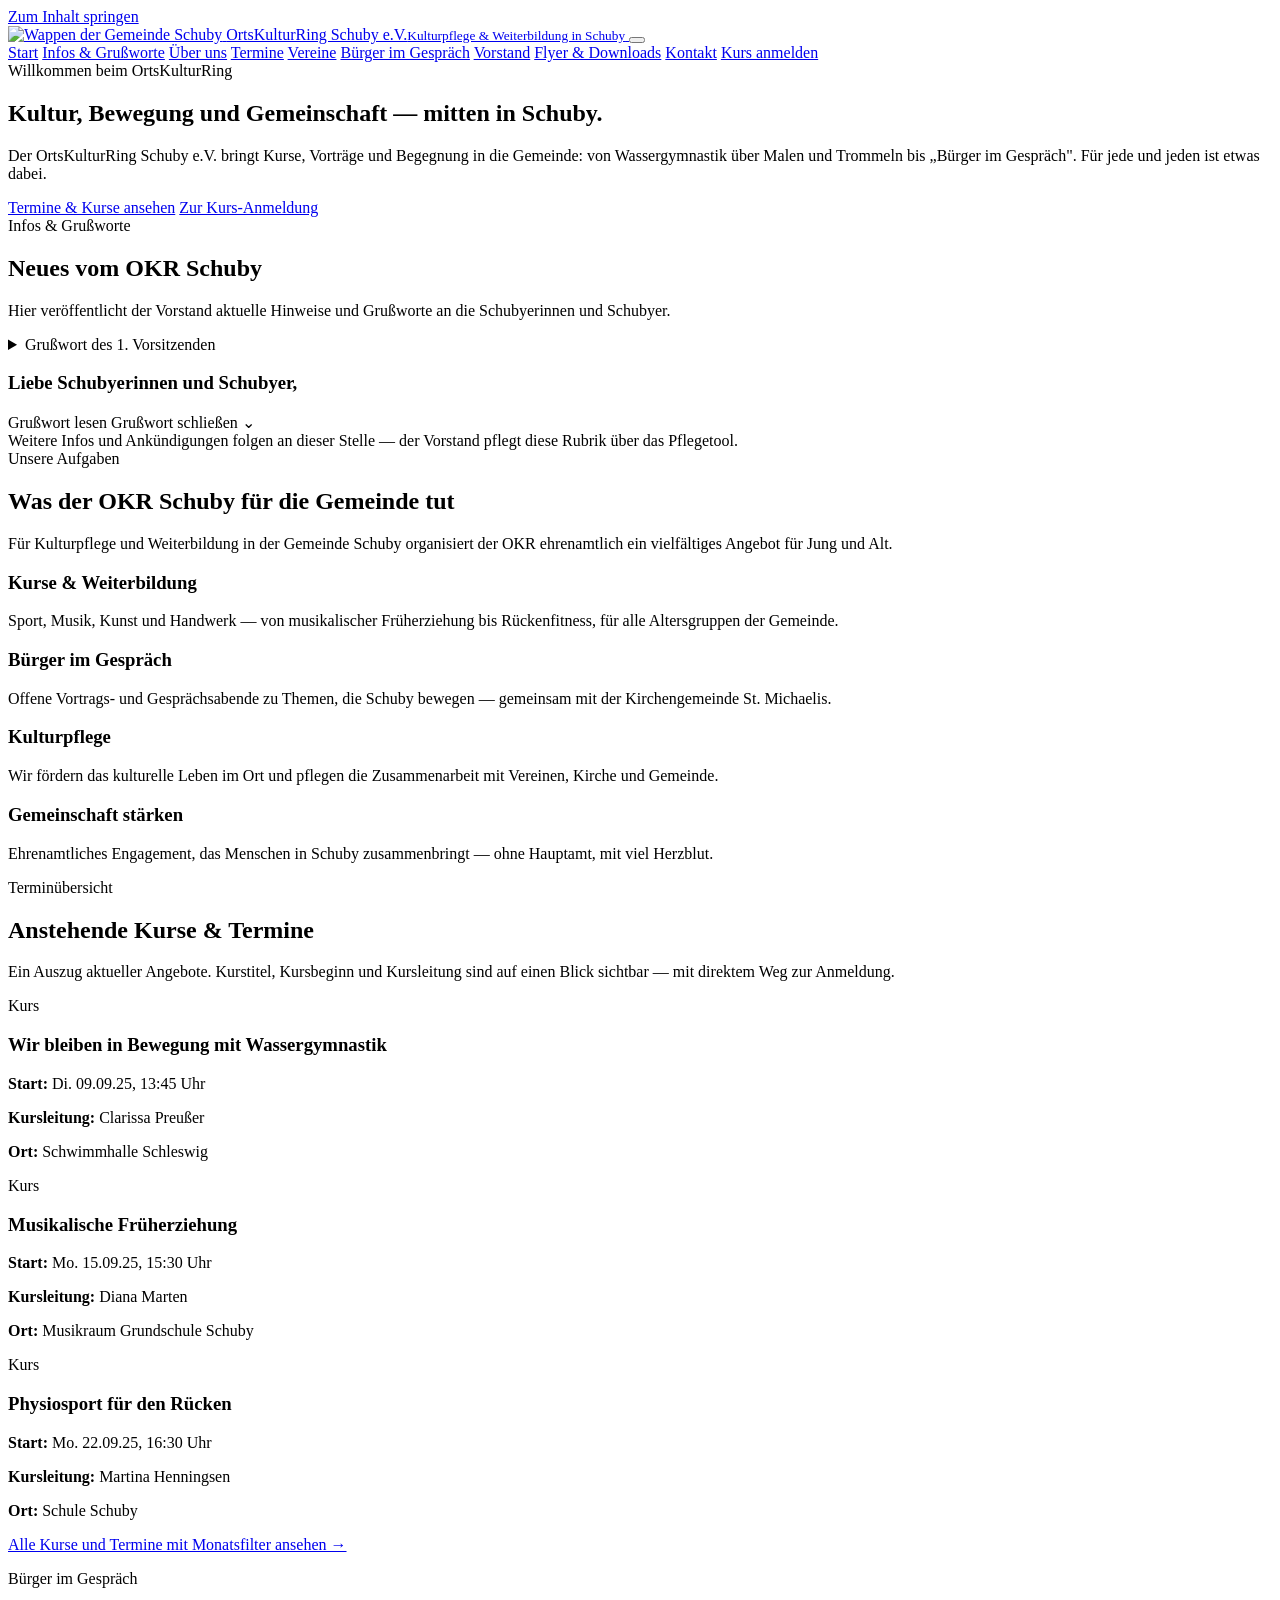
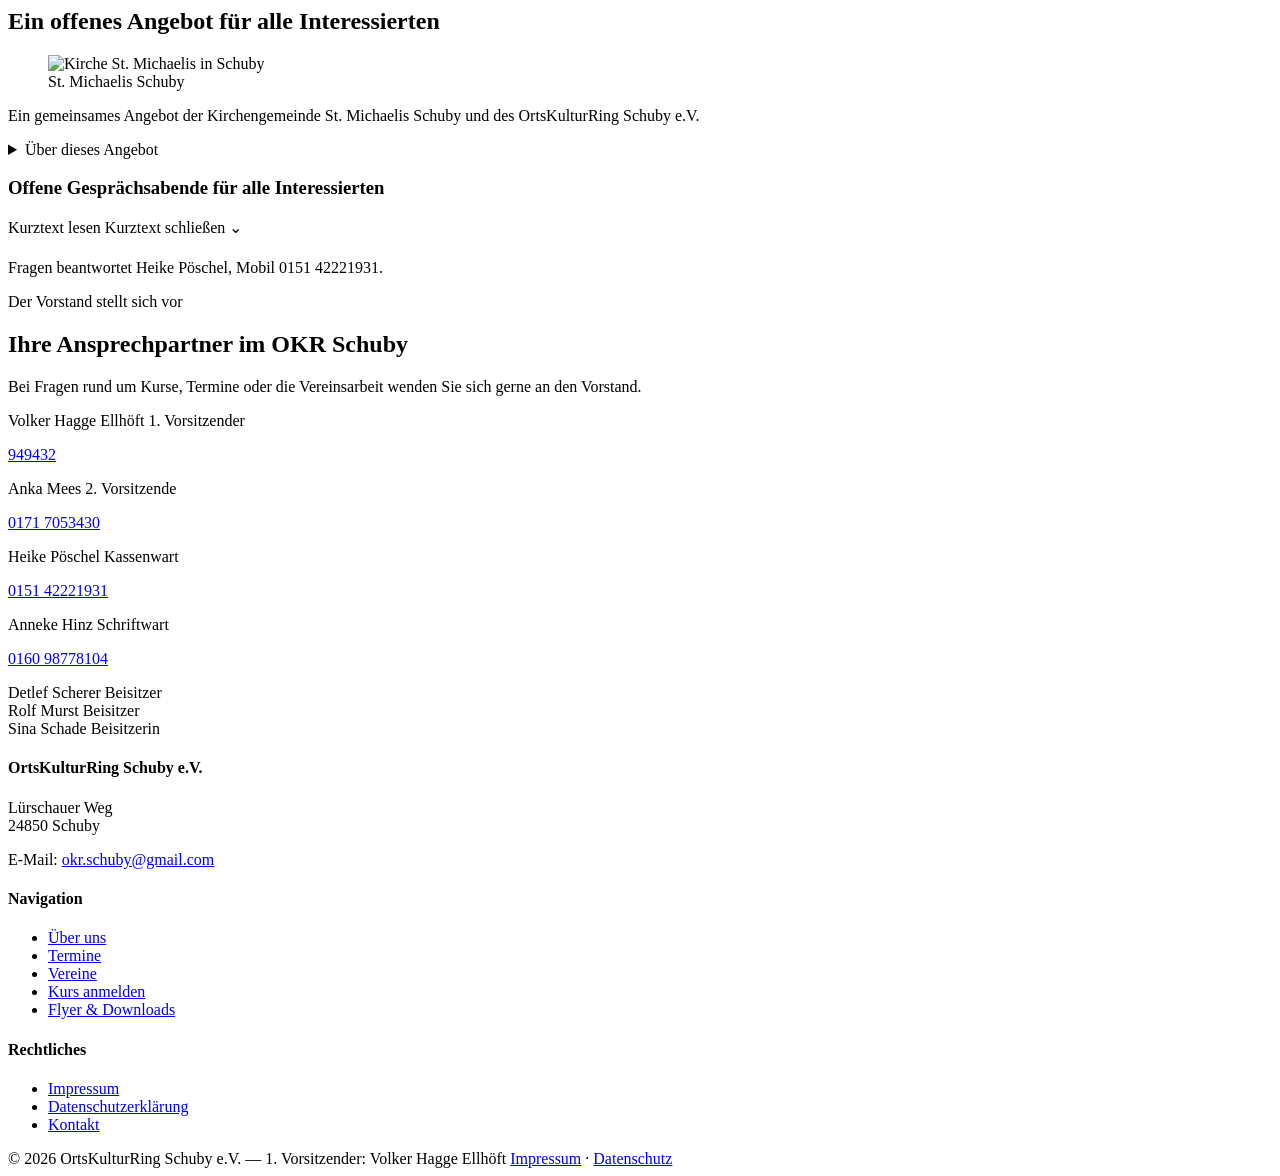
==== index.html @ 6e5e4240 "Add files via upload" ====
<!DOCTYPE html>
<html lang="de">
<head>
<meta charset="UTF-8">
<title>OrtsKulturRing Schuby e.V.</title>
<meta name="viewport" content="width=device-width, initial-scale=1.0">
<meta name="description" content="OrtsKulturRing Schuby e.V. – Kurse, Termine und Bürger im Gespräch in der Gemeinde Schuby.">
<link rel="preconnect" href="https://fonts.googleapis.com">
<link rel="preconnect" href="https://fonts.gstatic.com" crossorigin>
<link href="https://fonts.googleapis.com/css2?family=Fredoka:wght@500;600;700&family=Work+Sans:wght@400;500;600;700&display=swap" rel="stylesheet">
<link rel="stylesheet" href="assets/styles.css">
</head>
<body>

<a class="skip-link" href="#main">Zum Inhalt springen</a>

<header>
  <div class="nav-row">
    <a class="brand" href="#start">
      <img src="assets/wappen-schuby.png" alt="Wappen der Gemeinde Schuby">
      <span class="brand-text">OrtsKulturRing Schuby e.V.<small>Kulturpflege &amp; Weiterbildung in Schuby</small></span>
    </a>

    <button class="hamburger" id="navToggle" aria-label="Menü öffnen" aria-expanded="false" aria-controls="mainNav">
      <span></span><span></span><span></span>
    </button>

    <nav class="main-nav" id="mainNav">
      <a href="#start">Start</a>
      <a href="#infos">Infos &amp; Grußworte</a>
      <a href="#aufgaben">Über uns</a>
      <a href="termine.html">Termine</a>
      <a href="vereine.html">Vereine</a>
      <a href="#buerger-im-gespraech">Bürger im Gespräch</a>
      <a href="#vorstand">Vorstand</a>
      <a href="downloads.html">Flyer &amp; Downloads</a>
      <a href="kontakt.html">Kontakt</a>
      <a href="anmeldung.html" class="cta">Kurs anmelden</a>
    </nav>
  </div>
</header>

<main id="main">

  <!-- ============ HERO ============ -->
  <section class="hero" id="start">
    <div class="container hero-inner">
      <div class="section-eyebrow"><span class="ring-bullet"></span>Willkommen beim OrtsKulturRing</div>
      <h1>Kultur, Bewegung und Gemeinschaft&nbsp;— mitten in Schuby.</h1>
      <p class="lead">Der OrtsKulturRing Schuby e.V. bringt Kurse, Vorträge und Begegnung in die Gemeinde: von Wassergymnastik über Malen und Trommeln bis „Bürger im Gespräch". Für jede und jeden ist etwas dabei.</p>
      <div class="hero-actions">
        <a class="btn btn-primary" href="termine.html">Termine &amp; Kurse ansehen</a>
        <a class="btn btn-outline" href="anmeldung.html">Zur Kurs-Anmeldung</a>
      </div>
    </div>
  </section>

  <!-- ============ INFOS & GRUSSWORTE ============ -->
  <section id="infos">
    <div class="container">
      <div class="section-head">
        <div class="section-eyebrow"><span class="ring-bullet"></span>Infos &amp; Grußworte</div>
        <h2>Neues vom OKR Schuby</h2>
        <p>Hier veröffentlicht der Vorstand aktuelle Hinweise und Grußworte an die Schubyerinnen und Schubyer.</p>
      </div>

      <div class="info-feed">
        <details class="info-card">
          <summary>
            <span class="info-date">Grußwort des 1. Vorsitzenden</span>
            <h3>Liebe Schubyerinnen und Schubyer,</h3>
            <span class="read-more">
              <span class="label-closed">Grußwort lesen</span>
              <span class="label-open">Grußwort schließen</span>
              <span class="chevron">⌄</span>
            </span>
          </summary>
          <div class="gruss-body">
            <p>wir danken Ihnen für die zahlreichen Besuche unserer Veranstaltungen und unserer Weiterbildungsangebote. Nehmen Sie sich auch ein wenig Zeit, um sich unser aktuelles, abwechslungsreiches Programm anzuschauen — wir freuen uns auf Ihre Teilnahme!</p>
            <p>Ich möchte mich außerdem bei den Organisatorinnen und Organisatoren von „Bürger im Gespräch" bedanken. Ich freue mich, dass es gelungen ist, diese Veranstaltungsreihe wieder zu beleben.</p>
            <p class="signature">Volker Hagge Ellhöft, 1. Vorsitzender</p>
          </div>
        </details>

        <div class="info-card info-empty">
          Weitere Infos und Ankündigungen folgen an dieser Stelle — der Vorstand pflegt diese Rubrik über das Pflegetool.
        </div>
      </div>
    </div>
  </section>

  <!-- ============ AUFGABEN ============ -->
  <section id="aufgaben">
    <div class="container">
      <div class="section-head">
        <div class="section-eyebrow"><span class="ring-bullet"></span>Unsere Aufgaben</div>
        <h2>Was der OKR Schuby für die Gemeinde tut</h2>
        <p>Für Kulturpflege und Weiterbildung in der Gemeinde Schuby organisiert der OKR ehrenamtlich ein vielfältiges Angebot für Jung und Alt.</p>
      </div>

      <div class="grid-cards">
        <div class="task-card">
          <div class="ring-bullet"></div>
          <h3>Kurse &amp; Weiterbildung</h3>
          <p>Sport, Musik, Kunst und Handwerk — von musikalischer Früherziehung bis Rückenfitness, für alle Altersgruppen der Gemeinde.</p>
        </div>
        <div class="task-card">
          <div class="ring-bullet"></div>
          <h3>Bürger im Gespräch</h3>
          <p>Offene Vortrags- und Gesprächsabende zu Themen, die Schuby bewegen — gemeinsam mit der Kirchengemeinde St. Michaelis.</p>
        </div>
        <div class="task-card">
          <div class="ring-bullet"></div>
          <h3>Kulturpflege</h3>
          <p>Wir fördern das kulturelle Leben im Ort und pflegen die Zusammenarbeit mit Vereinen, Kirche und Gemeinde.</p>
        </div>
        <div class="task-card">
          <div class="ring-bullet"></div>
          <h3>Gemeinschaft stärken</h3>
          <p>Ehrenamtliches Engagement, das Menschen in Schuby zusammenbringt — ohne Hauptamt, mit viel Herzblut.</p>
        </div>
      </div>
    </div>
  </section>

  <!-- ============ TERMINÜBERSICHT (Platzhalter, Phase 2) ============ -->
  <section class="alt" id="termine">
    <div class="container">
      <div class="section-head">
        <div class="section-eyebrow"><span class="ring-bullet"></span>Terminübersicht</div>
        <h2>Anstehende Kurse &amp; Termine</h2>
        <p>Ein Auszug aktueller Angebote. Kurstitel, Kursbeginn und Kursleitung sind auf einen Blick sichtbar — mit direktem Weg zur Anmeldung.</p>
      </div>

      <div class="grid-termine">
        <div class="termin-card">
          <span class="termin-badge kurs">Kurs</span>
          <h3>Wir bleiben in Bewegung mit Wassergymnastik</h3>
          <p class="termin-meta"><strong>Start:</strong> Di. 09.09.25, 13:45 Uhr</p>
          <p class="termin-meta"><strong>Kursleitung:</strong> Clarissa Preußer</p>
          <p class="termin-meta"><strong>Ort:</strong> Schwimmhalle Schleswig</p>
        </div>
        <div class="termin-card">
          <span class="termin-badge kurs">Kurs</span>
          <h3>Musikalische Früherziehung</h3>
          <p class="termin-meta"><strong>Start:</strong> Mo. 15.09.25, 15:30 Uhr</p>
          <p class="termin-meta"><strong>Kursleitung:</strong> Diana Marten</p>
          <p class="termin-meta"><strong>Ort:</strong> Musikraum Grundschule Schuby</p>
        </div>
        <div class="termin-card">
          <span class="termin-badge kurs">Kurs</span>
          <h3>Physiosport für den Rücken</h3>
          <p class="termin-meta"><strong>Start:</strong> Mo. 22.09.25, 16:30 Uhr</p>
          <p class="termin-meta"><strong>Kursleitung:</strong> Martina Henningsen</p>
          <p class="termin-meta"><strong>Ort:</strong> Schule Schuby</p>
        </div>
      </div>

      <p class="platzhalter-hinweis"><a href="termine.html">Alle Kurse und Termine mit Monatsfilter ansehen →</a></p>
    </div>
  </section>

  <!-- ============ BÜRGER IM GESPRÄCH (eigene Rubrik) ============ -->
  <section class="buerger-section" id="buerger-im-gespraech">
    <div class="container">
      <div class="section-head">
        <div class="section-eyebrow"><span class="ring-bullet"></span>Bürger im Gespräch</div>
        <h2>Ein offenes Angebot für alle Interessierten</h2>
      </div>

      <div class="buerger-grid">
        <figure class="buerger-photo">
          <img src="assets/kirche-schuby.png" alt="Kirche St. Michaelis in Schuby">
          <figcaption>St. Michaelis Schuby</figcaption>
        </figure>

        <div>
          <p class="buerger-organisers">Ein gemeinsames Angebot der Kirchengemeinde St. Michaelis Schuby und des OrtsKulturRing Schuby e.V.</p>

          <details class="info-card">
            <summary>
              <span class="info-date">Über dieses Angebot</span>
              <h3>Offene Gesprächsabende für alle Interessierten</h3>
              <span class="read-more">
                <span class="label-closed">Kurztext lesen</span>
                <span class="label-open">Kurztext schließen</span>
                <span class="chevron">⌄</span>
              </span>
            </summary>
            <div class="gruss-body">
              <p>Wir freuen uns sehr, dass sich immer wieder Bürgerinnen und Bürger unserer Gemeinde finden, die bereit sind, ein offenes Gesprächsangebot zu organisieren — ein herzliches Dankeschön für dieses ehrenamtliche Engagement! Die Abende finden im Dag-Hammarskjöld-Haus, Bahnhofstr. 3, statt und richten sich an alle Interessierten.</p>
            </div>
          </details>

          <div class="termine-liste" id="buergerTermineListe" style="margin-top:1.4rem;">
            <!-- wird per JavaScript aus assets/daten.js befüllt, gleiche Kachel wie in der Terminübersicht -->
          </div>

          <p class="buerger-note">Fragen beantwortet Heike Pöschel, Mobil 0151 42221931.</p>
        </div>
      </div>
    </div>
  </section>

  <!-- ============ VORSTAND ============ -->
  <section id="vorstand">
    <div class="container">
      <div class="section-head">
        <div class="section-eyebrow"><span class="ring-bullet"></span>Der Vorstand stellt sich vor</div>
        <h2>Ihre Ansprechpartner im OKR Schuby</h2>
        <p>Bei Fragen rund um Kurse, Termine oder die Vereinsarbeit wenden Sie sich gerne an den Vorstand.</p>
      </div>

      <div class="personen-grid">
        <div class="person-card">
          <span class="person-name">Volker Hagge Ellhöft</span>
          <span class="person-funktion">1. Vorsitzender</span>
          <p class="person-kontakt"><a href="tel:949432">949432</a></p>
        </div>
        <div class="person-card">
          <span class="person-name">Anka Mees</span>
          <span class="person-funktion">2. Vorsitzende</span>
          <p class="person-kontakt"><a href="tel:01717053430">0171 7053430</a></p>
        </div>
        <div class="person-card">
          <span class="person-name">Heike Pöschel</span>
          <span class="person-funktion">Kassenwart</span>
          <p class="person-kontakt"><a href="tel:015142221931">0151 42221931</a></p>
        </div>
        <div class="person-card">
          <span class="person-name">Anneke Hinz</span>
          <span class="person-funktion">Schriftwart</span>
          <p class="person-kontakt"><a href="tel:016098778104">0160 98778104</a></p>
        </div>
        <div class="person-card">
          <span class="person-name">Detlef Scherer</span>
          <span class="person-funktion">Beisitzer</span>
        </div>
        <div class="person-card">
          <span class="person-name">Rolf Murst</span>
          <span class="person-funktion">Beisitzer</span>
        </div>
        <div class="person-card">
          <span class="person-name">Sina Schade</span>
          <span class="person-funktion">Beisitzerin</span>
        </div>
      </div>
    </div>
  </section>

</main>

<footer>
  <div class="container">
    <div class="footer-grid">
      <div>
        <h4>OrtsKulturRing Schuby e.V.</h4>
        <p>Lürschauer Weg<br>24850 Schuby</p>
        <p>E-Mail: <a href="mailto:okr.schuby@gmail.com">okr.schuby@gmail.com</a></p>
      </div>
      <div>
        <h4>Navigation</h4>
        <ul>
          <li><a href="#aufgaben">Über uns</a></li>
          <li><a href="termine.html">Termine</a></li>
          <li><a href="vereine.html">Vereine</a></li>
          <li><a href="anmeldung.html">Kurs anmelden</a></li>
          <li><a href="downloads.html">Flyer &amp; Downloads</a></li>
        </ul>
      </div>
      <div>
        <h4>Rechtliches</h4>
        <ul>
          <li><a href="impressum.html">Impressum</a></li>
          <li><a href="datenschutz.html">Datenschutzerklärung</a></li>
          <li><a href="kontakt.html">Kontakt</a></li>
        </ul>
      </div>
    </div>
    <div class="footer-bottom">
      <span>© 2026 OrtsKulturRing Schuby e.V. — 1. Vorsitzender: Volker Hagge Ellhöft</span>
      <span><a href="impressum.html">Impressum</a> · <a href="datenschutz.html">Datenschutz</a></span>
    </div>
  </div>
</footer>

<script src="assets/daten.js"></script>
<script src="assets/termin-karten.js"></script>
<script>
  const toggle = document.getElementById('navToggle');
  const nav = document.getElementById('mainNav');
  toggle.addEventListener('click', () => {
    const open = nav.classList.toggle('open');
    toggle.setAttribute('aria-expanded', open ? 'true' : 'false');
  });
  // Menü schließen, sobald ein Link angeklickt wird (mobil)
  nav.querySelectorAll('a').forEach(a => a.addEventListener('click', () => {
    nav.classList.remove('open');
    toggle.setAttribute('aria-expanded', 'false');
  }));

  // "Bürger im Gespräch"-Termine als dieselbe Kachel wie in der Terminübersicht anzeigen
  const buergerTermine = TERMINE.filter(t => t.typ === "veranstaltung" && t.veranstaltungsart === "buerger");
  document.getElementById('buergerTermineListe').innerHTML = buergerTermine.map(kartenHtml).join("");
</script>

</body>
</html>
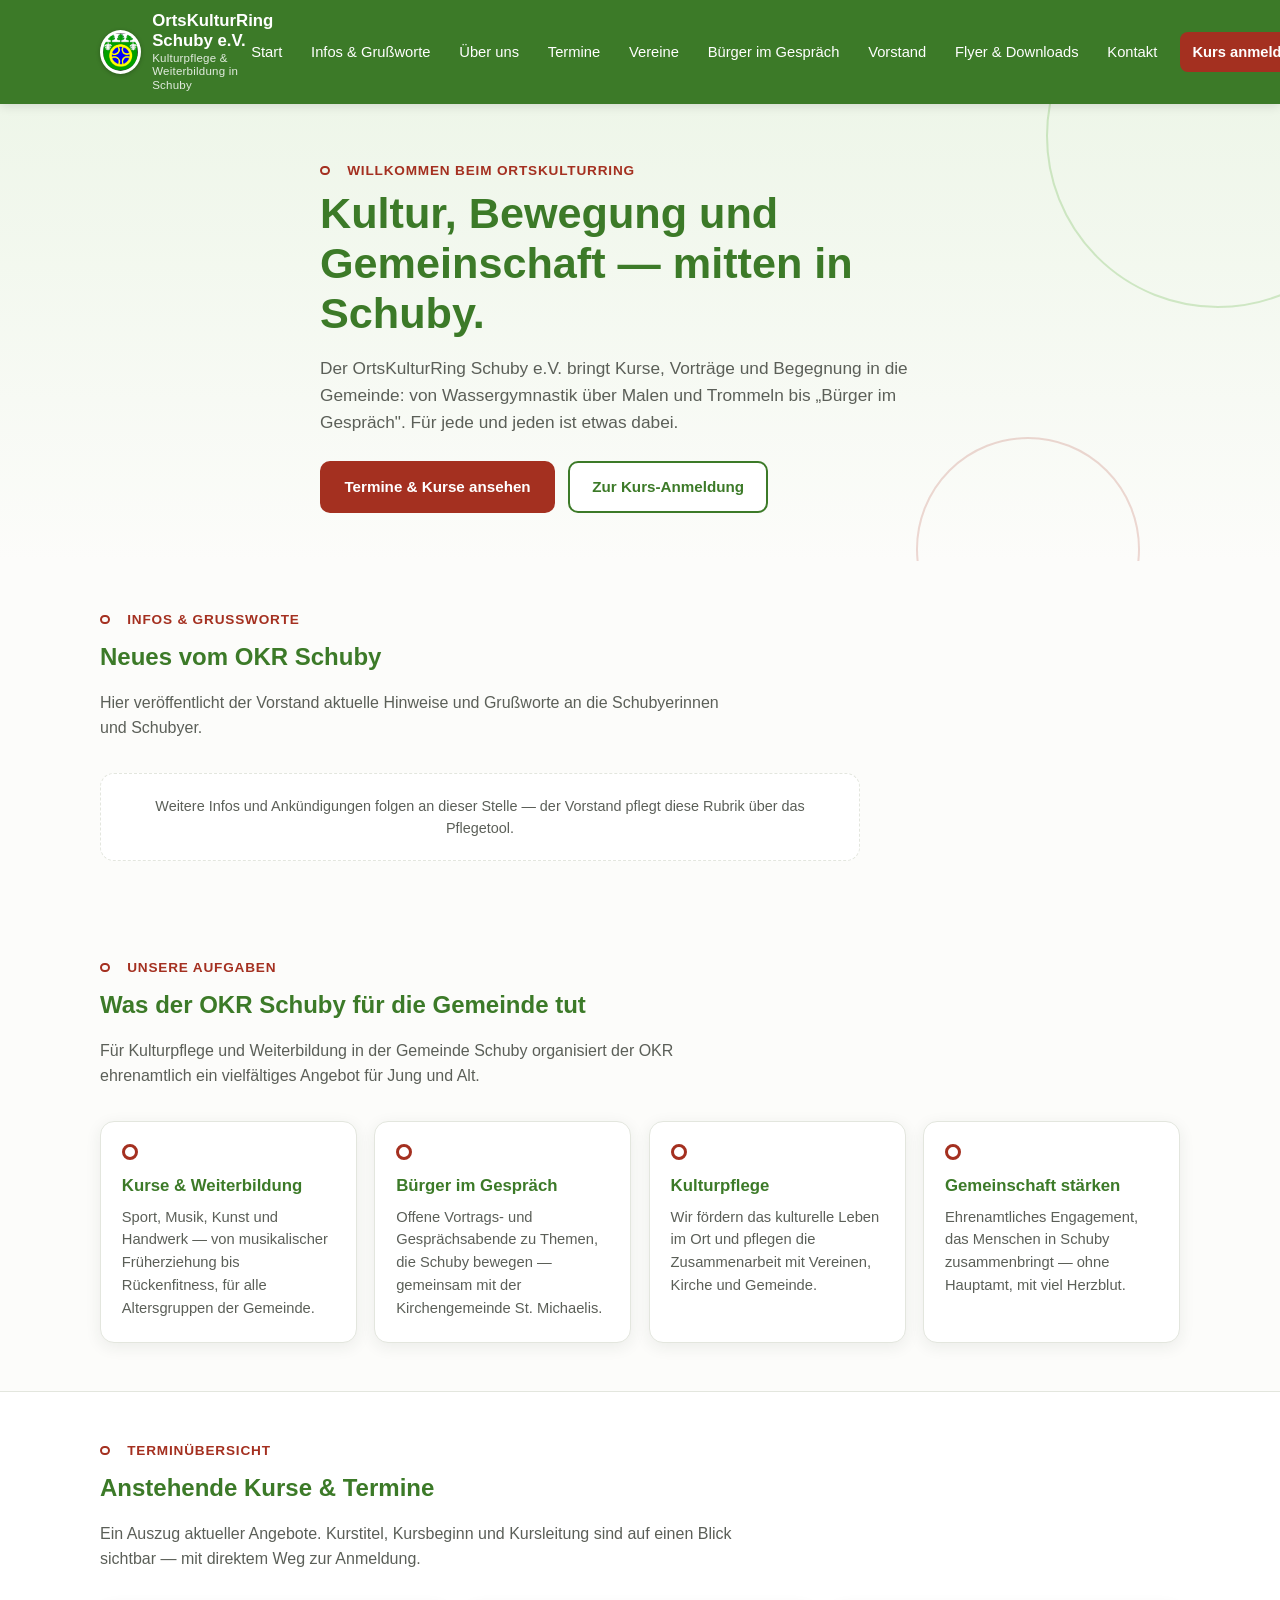
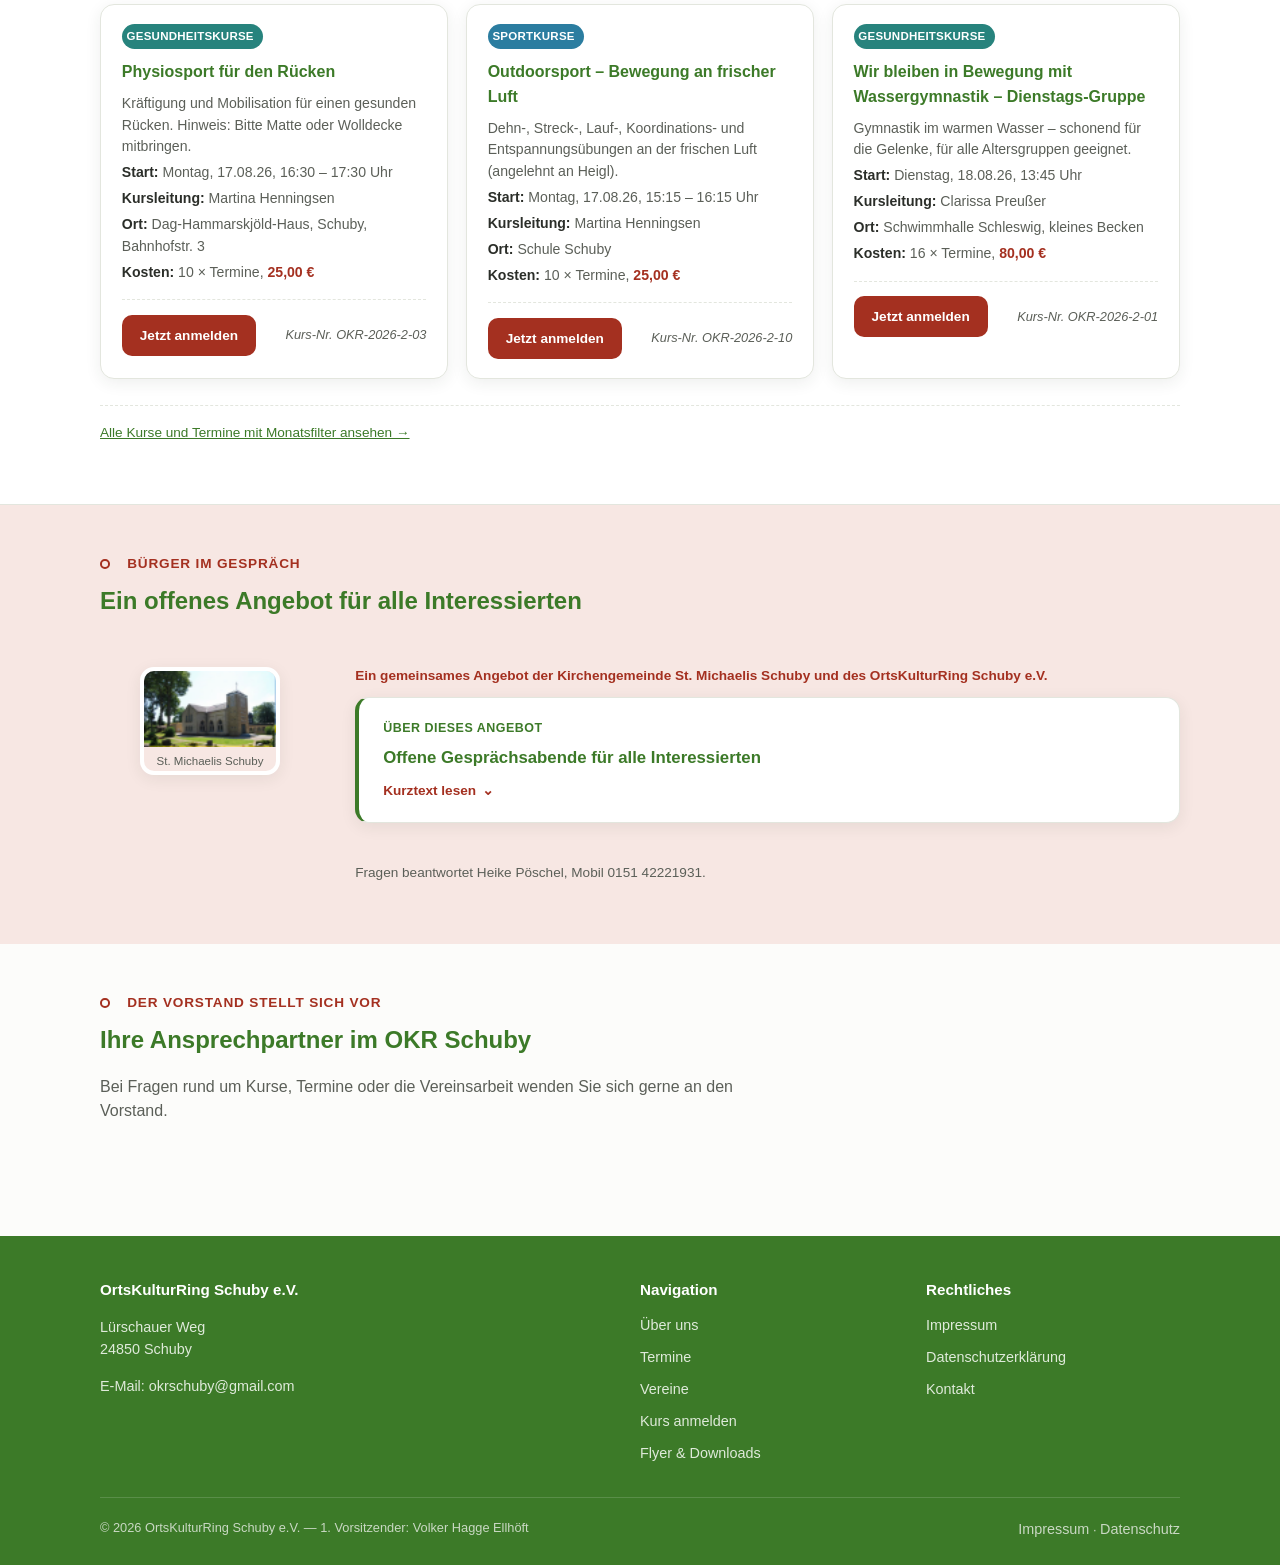
==== commit 81184cb0: "Add files via upload" ====
--- a/index.html
+++ b/index.html
@@ -64,27 +64,8 @@
         <p>Hier veröffentlicht der Vorstand aktuelle Hinweise und Grußworte an die Schubyerinnen und Schubyer.</p>
       </div>
 
-      <div class="info-feed">
-        <details class="info-card">
-          <summary>
-            <span class="info-date">Grußwort des 1. Vorsitzenden</span>
-            <h3>Liebe Schubyerinnen und Schubyer,</h3>
-            <span class="read-more">
-              <span class="label-closed">Grußwort lesen</span>
-              <span class="label-open">Grußwort schließen</span>
-              <span class="chevron">⌄</span>
-            </span>
-          </summary>
-          <div class="gruss-body">
-            <p>wir danken Ihnen für die zahlreichen Besuche unserer Veranstaltungen und unserer Weiterbildungsangebote. Nehmen Sie sich auch ein wenig Zeit, um sich unser aktuelles, abwechslungsreiches Programm anzuschauen — wir freuen uns auf Ihre Teilnahme!</p>
-            <p>Ich möchte mich außerdem bei den Organisatorinnen und Organisatoren von „Bürger im Gespräch" bedanken. Ich freue mich, dass es gelungen ist, diese Veranstaltungsreihe wieder zu beleben.</p>
-            <p class="signature">Volker Hagge Ellhöft, 1. Vorsitzender</p>
-          </div>
-        </details>
-
-        <div class="info-card info-empty">
-          Weitere Infos und Ankündigungen folgen an dieser Stelle — der Vorstand pflegt diese Rubrik über das Pflegetool.
-        </div>
+      <div class="info-feed" id="infoFeedListe">
+        <!-- wird per JavaScript aus assets/infos-daten.js befüllt -->
       </div>
     </div>
   </section>
@@ -123,7 +104,7 @@
     </div>
   </section>
 
-  <!-- ============ TERMINÜBERSICHT (Platzhalter, Phase 2) ============ -->
+  <!-- ============ TERMINÜBERSICHT (Startseiten-Vorschau) ============ -->
   <section class="alt" id="termine">
     <div class="container">
       <div class="section-head">
@@ -132,28 +113,8 @@
         <p>Ein Auszug aktueller Angebote. Kurstitel, Kursbeginn und Kursleitung sind auf einen Blick sichtbar — mit direktem Weg zur Anmeldung.</p>
       </div>
 
-      <div class="grid-termine">
-        <div class="termin-card">
-          <span class="termin-badge kurs">Kurs</span>
-          <h3>Wir bleiben in Bewegung mit Wassergymnastik</h3>
-          <p class="termin-meta"><strong>Start:</strong> Di. 09.09.25, 13:45 Uhr</p>
-          <p class="termin-meta"><strong>Kursleitung:</strong> Clarissa Preußer</p>
-          <p class="termin-meta"><strong>Ort:</strong> Schwimmhalle Schleswig</p>
-        </div>
-        <div class="termin-card">
-          <span class="termin-badge kurs">Kurs</span>
-          <h3>Musikalische Früherziehung</h3>
-          <p class="termin-meta"><strong>Start:</strong> Mo. 15.09.25, 15:30 Uhr</p>
-          <p class="termin-meta"><strong>Kursleitung:</strong> Diana Marten</p>
-          <p class="termin-meta"><strong>Ort:</strong> Musikraum Grundschule Schuby</p>
-        </div>
-        <div class="termin-card">
-          <span class="termin-badge kurs">Kurs</span>
-          <h3>Physiosport für den Rücken</h3>
-          <p class="termin-meta"><strong>Start:</strong> Mo. 22.09.25, 16:30 Uhr</p>
-          <p class="termin-meta"><strong>Kursleitung:</strong> Martina Henningsen</p>
-          <p class="termin-meta"><strong>Ort:</strong> Schule Schuby</p>
-        </div>
+      <div class="grid-termine" id="startseiteTermineListe">
+        <!-- wird per JavaScript aus assets/daten.js befüllt: die 3 nächsten anstehenden Kurse -->
       </div>
 
       <p class="platzhalter-hinweis"><a href="termine.html">Alle Kurse und Termine mit Monatsfilter ansehen →</a></p>
@@ -211,39 +172,8 @@
         <p>Bei Fragen rund um Kurse, Termine oder die Vereinsarbeit wenden Sie sich gerne an den Vorstand.</p>
       </div>
 
-      <div class="personen-grid">
-        <div class="person-card">
-          <span class="person-name">Volker Hagge Ellhöft</span>
-          <span class="person-funktion">1. Vorsitzender</span>
-          <p class="person-kontakt"><a href="tel:949432">949432</a></p>
-        </div>
-        <div class="person-card">
-          <span class="person-name">Anka Mees</span>
-          <span class="person-funktion">2. Vorsitzende</span>
-          <p class="person-kontakt"><a href="tel:01717053430">0171 7053430</a></p>
-        </div>
-        <div class="person-card">
-          <span class="person-name">Heike Pöschel</span>
-          <span class="person-funktion">Kassenwart</span>
-          <p class="person-kontakt"><a href="tel:015142221931">0151 42221931</a></p>
-        </div>
-        <div class="person-card">
-          <span class="person-name">Anneke Hinz</span>
-          <span class="person-funktion">Schriftwart</span>
-          <p class="person-kontakt"><a href="tel:016098778104">0160 98778104</a></p>
-        </div>
-        <div class="person-card">
-          <span class="person-name">Detlef Scherer</span>
-          <span class="person-funktion">Beisitzer</span>
-        </div>
-        <div class="person-card">
-          <span class="person-name">Rolf Murst</span>
-          <span class="person-funktion">Beisitzer</span>
-        </div>
-        <div class="person-card">
-          <span class="person-name">Sina Schade</span>
-          <span class="person-funktion">Beisitzerin</span>
-        </div>
+      <div class="personen-grid" id="vorstandListe">
+        <!-- wird per JavaScript aus assets/vorstand-daten.js befüllt -->
       </div>
     </div>
   </section>
@@ -256,7 +186,7 @@
       <div>
         <h4>OrtsKulturRing Schuby e.V.</h4>
         <p>Lürschauer Weg<br>24850 Schuby</p>
-        <p>E-Mail: <a href="mailto:okr.schuby@gmail.com">okr.schuby@gmail.com</a></p>
+        <p>E-Mail: <a href="mailto:okrschuby@gmail.com">okrschuby@gmail.com</a></p>
       </div>
       <div>
         <h4>Navigation</h4>
@@ -286,6 +216,8 @@
 
 <script src="assets/daten.js"></script>
 <script src="assets/termin-karten.js"></script>
+<script src="assets/vorstand-daten.js"></script>
+<script src="assets/infos-daten.js"></script>
 <script>
   const toggle = document.getElementById('navToggle');
   const nav = document.getElementById('mainNav');
@@ -302,6 +234,64 @@
   // "Bürger im Gespräch"-Termine als dieselbe Kachel wie in der Terminübersicht anzeigen
   const buergerTermine = TERMINE.filter(t => t.typ === "veranstaltung" && t.veranstaltungsart === "buerger");
   document.getElementById('buergerTermineListe').innerHTML = buergerTermine.map(kartenHtml).join("");
+
+  // Terminvorschau auf der Startseite: die 3 zeitlich nächsten Kurse (frühester Termin zuerst)
+  function fruehesterStartTermin(t){
+    return t.optionen.map(o => o.start).sort()[0];
+  }
+  const naechsteKurse = TERMINE
+    .filter(t => t.typ === "kurs")
+    .sort((a, b) => fruehesterStartTermin(a).localeCompare(fruehesterStartTermin(b)))
+    .slice(0, 3);
+  const startseiteListeEl = document.getElementById('startseiteTermineListe');
+  if (naechsteKurse.length) {
+    startseiteListeEl.innerHTML = naechsteKurse.map(kartenHtml).join("");
+  } else {
+    startseiteListeEl.innerHTML = '<div class="leer-hinweis">Aktuell sind keine Kurse hinterlegt.</div>';
+  }
+
+  // Vorstands-Kacheln (nur vorhandene Felder anzeigen)
+  function personKartenHtml(p){
+    let kontaktHtml = "";
+    if (p.telefon) {
+      const telHref = p.telefon.replace(/[^\d+]/g, "");
+      kontaktHtml += `<a href="tel:${telHref}">${p.telefon}</a>`;
+    }
+    if (p.email) {
+      kontaktHtml += (kontaktHtml ? "<br>" : "") + `<a href="mailto:${p.email}">${p.email}</a>`;
+    }
+    return `
+      <div class="person-card">
+        <span class="person-name">${p.name}</span>
+        <span class="person-funktion">${p.funktion}</span>
+        ${kontaktHtml ? `<p class="person-kontakt">${kontaktHtml}</p>` : ""}
+      </div>`;
+  }
+  document.getElementById('vorstandListe').innerHTML = VORSTAND.map(personKartenHtml).join("");
+
+  // Infos/Grußworte als ausklappbare Karten (gleiches <details>-Muster wie zuvor fest im HTML)
+  function infoKarteHtml(info){
+    const absaetze = info.text.split("\n\n").map(t => `<p>${t}</p>`).join("");
+    return `
+      <details class="info-card">
+        <summary>
+          <span class="info-date">${info.label || ""}</span>
+          <h3>${info.ueberschrift}</h3>
+          <span class="read-more">
+            <span class="label-closed">Grußwort lesen</span>
+            <span class="label-open">Grußwort schließen</span>
+            <span class="chevron">⌄</span>
+          </span>
+        </summary>
+        <div class="gruss-body">
+          ${absaetze}
+          ${info.unterschrift ? `<p class="signature">${info.unterschrift}</p>` : ""}
+        </div>
+      </details>`;
+  }
+  const infoFeedEl = document.getElementById('infoFeedListe');
+  infoFeedEl.innerHTML = INFOS.map(infoKarteHtml).join("") +
+    '<div class="info-card info-empty">Weitere Infos und Ankündigungen folgen an dieser Stelle — der Vorstand pflegt diese Rubrik über das Pflegetool.</div>';
 </script>
 
 </body>
--- a/assets/styles.css
+++ b/assets/styles.css
@@ -0,0 +1,437 @@
+/* ============================================================
+   OrtsKulturRing Schuby e.V. – gemeinsames Stylesheet
+   Wird von allen Seiten (Start, Termine, Anmeldung, Kontakt, …)
+   eingebunden, damit Design & Farben überall konsistent bleiben.
+   ============================================================ */
+
+  /* ============ Design-Tokens ============ */
+  :root{
+    --green:        #5EAE3E;   /* Primärfarbe, aus dem Flyer übernommen */
+    --green-dark:   #3C7A28;   /* Kopfzeile, Hover */
+    --green-tint:   #EEF6E9;   /* sehr helles Grün für Flächen */
+    --terracotta:   #A43020;   /* Akzentfarbe, aus dem Flyer übernommen */
+    --terracotta-t: #F7E7E3;   /* helles Terracotta für Badges */
+    --ink:          #2B2E29;   /* Fließtext */
+    --ink-soft:     #5B5F58;   /* gedämpfter Text */
+    --paper:        #FCFCFA;   /* Seiten-Hintergrund */
+    --card:         #FFFFFF;
+    --line:         #E3E6DE;
+    --radius:       14px;
+    --shadow:       0 4px 16px rgba(43,46,41,.08);
+    --font-display: 'Fredoka', sans-serif;
+    --font-body:    'Work Sans', sans-serif;
+  }
+
+  *{box-sizing:border-box;}
+  html{scroll-behavior:smooth;}
+  body{
+    margin:0; background:var(--paper); color:var(--ink);
+    font-family:var(--font-body); line-height:1.55; -webkit-font-smoothing:antialiased;
+  }
+  h1,h2,h3{font-family:var(--font-display); font-weight:600; margin:0 0 .5rem; color:var(--green-dark);}
+  a{color:var(--green-dark);}
+  img{max-width:100%; display:block;}
+  .container{max-width:1120px; margin:0 auto; padding:0 1.25rem;}
+
+  /* ============ Ring-Signatur ============
+     Der Name "OrtsKulturRing" ist wörtlich ein Ring/Kreis – dieses Motiv
+     zieht sich als wiederkehrendes Gestaltungselement durch die Seite:
+     als Aufzählungs-Ring, als Trenner und als dezentes Hero-Muster. */
+  .ring-bullet{
+    display:inline-block; width:.6rem; height:.6rem; border:2.5px solid var(--terracotta);
+    border-radius:50%; margin-right:.6rem; vertical-align:middle; flex:none;
+  }
+  .section-eyebrow{
+    display:flex; align-items:center; gap:.5rem; font-family:var(--font-display);
+    font-size:.85rem; letter-spacing:.06em; text-transform:uppercase; color:var(--terracotta);
+    font-weight:600; margin-bottom:.5rem;
+  }
+
+  /* ============ Kopfzeile & Navigation ============ */
+  header{
+    position:sticky; top:0; z-index:100; background:var(--green-dark);
+    box-shadow:0 2px 10px rgba(0,0,0,.12);
+  }
+  .nav-row{
+    display:flex; align-items:center; justify-content:space-between;
+    padding:.7rem 1.25rem; max-width:1120px; margin:0 auto;
+  }
+  .brand{display:flex; align-items:center; gap:.7rem; text-decoration:none; color:#fff;}
+  .brand img{height:44px; width:44px; border-radius:50%; background:#fff; padding:3px; box-shadow:0 1px 4px rgba(0,0,0,.25);}
+  .brand-text{font-family:var(--font-display); font-weight:600; font-size:1.05rem; color:#fff; line-height:1.2;}
+  .brand-text small{display:block; font-family:var(--font-body); font-weight:400; font-size:.72rem; opacity:.85; letter-spacing:.02em;}
+
+  nav.main-nav{display:flex; align-items:center; gap:.2rem;}
+  nav.main-nav a{
+    color:#fff; text-decoration:none; font-size:.92rem; font-weight:500;
+    padding:.55rem .8rem; border-radius:8px; white-space:nowrap;
+  }
+  nav.main-nav a:hover, nav.main-nav a:focus-visible{background:rgba(255,255,255,.14);}
+  nav.main-nav a.cta{
+    background:var(--terracotta); font-weight:600; margin-left:.4rem;
+  }
+  nav.main-nav a.cta:hover{background:#8a2818;}
+
+  .hamburger{
+    display:none; flex-direction:column; justify-content:center; gap:5px;
+    width:44px; height:44px; background:none; border:none; cursor:pointer; padding:0;
+  }
+  .hamburger span{display:block; width:24px; height:3px; background:#fff; border-radius:2px; margin:0 auto; transition:transform .2s ease, opacity .2s ease;}
+  .hamburger[aria-expanded="true"] span:nth-child(1){transform:translateY(8px) rotate(45deg);}
+  .hamburger[aria-expanded="true"] span:nth-child(2){opacity:0;}
+  .hamburger[aria-expanded="true"] span:nth-child(3){transform:translateY(-8px) rotate(-45deg);}
+
+  /* Tablet & Handy: Hamburger-Menü */
+  @media (max-width: 900px){
+    .hamburger{display:flex;}
+    nav.main-nav{
+      display:flex; flex-direction:column; align-items:stretch; gap:0;
+      position:fixed; top:70px; right:0; left:0; background:var(--green-dark);
+      box-shadow:0 8px 16px rgba(0,0,0,.18);
+      max-height:0; overflow:hidden; transition:max-height .28s ease;
+      padding:0 1.25rem;
+    }
+    nav.main-nav.open{max-height:520px; padding:.5rem 1.25rem 1.1rem;}
+    nav.main-nav a{padding:.85rem .4rem; border-top:1px solid rgba(255,255,255,.12); border-radius:0;}
+    nav.main-nav a.cta{margin:.6rem 0 0; text-align:center; border-radius:8px; border-top:none;}
+  }
+
+  /* ============ Hero ============ */
+  .hero{
+    position:relative; overflow:hidden;
+    background:linear-gradient(180deg, var(--green-tint) 0%, var(--paper) 100%);
+    padding:3.5rem 0 3rem;
+  }
+  .hero::before, .hero::after{
+    content:""; position:absolute; border-radius:50%; border:2px solid rgba(94,174,62,.25);
+  }
+  .hero::before{ width:340px; height:340px; top:-140px; right:-110px; }
+  .hero::after{ width:220px; height:220px; bottom:-100px; right:140px; border-color:rgba(164,48,32,.18); }
+  .hero-inner{position:relative; z-index:1; max-width:680px;}
+  .hero h1{font-size:clamp(1.9rem, 4vw, 2.7rem); line-height:1.15; margin-bottom:.9rem;}
+  .hero p.lead{font-size:1.08rem; color:var(--ink-soft); margin-bottom:1.6rem;}
+  .hero-actions{display:flex; flex-wrap:wrap; gap:.8rem;}
+  .btn{
+    display:inline-flex; align-items:center; gap:.5rem; font-family:var(--font-display);
+    font-weight:600; font-size:.95rem; padding:.75rem 1.4rem; border-radius:10px;
+    text-decoration:none; border:2px solid transparent; transition:transform .15s ease, background .15s ease;
+  }
+  .btn:hover{transform:translateY(-1px);}
+  .btn-primary{background:var(--terracotta); color:#fff;}
+  .btn-primary:hover{background:#8a2818;}
+  .btn-outline{border-color:var(--green-dark); color:var(--green-dark); background:#fff;}
+  .btn-outline:hover{background:var(--green-tint);}
+
+  /* ============ Allgemeine Abschnitte ============ */
+  section{padding:3rem 0;}
+  section.alt{background:var(--card); border-top:1px solid var(--line); border-bottom:1px solid var(--line);}
+  .section-head{max-width:640px; margin-bottom:2rem;}
+  .section-head p{color:var(--ink-soft);}
+
+  /* Aufgaben-Karten */
+  .grid-cards{display:grid; grid-template-columns:repeat(4, 1fr); gap:1.1rem;}
+  @media (max-width:920px){ .grid-cards{grid-template-columns:repeat(2, 1fr);} }
+  @media (max-width:560px){ .grid-cards{grid-template-columns:1fr;} }
+  .task-card{
+    background:var(--card); border:1px solid var(--line); border-radius:var(--radius);
+    padding:1.4rem 1.3rem; box-shadow:var(--shadow);
+  }
+  .task-card .ring-bullet{width:1rem; height:1rem; border-width:3px; margin:0 0 .8rem;}
+  .task-card h3{font-size:1.05rem; margin-bottom:.4rem;}
+  .task-card p{margin:0; font-size:.92rem; color:var(--ink-soft);}
+
+  /* Termin-Teaser-Karten (Platzhalter für Phase 2) */
+  .grid-termine{display:grid; grid-template-columns:repeat(3, 1fr); gap:1.1rem;}
+  @media (max-width:900px){ .grid-termine{grid-template-columns:repeat(2, 1fr);} }
+  @media (max-width:600px){ .grid-termine{grid-template-columns:1fr;} }
+  .termin-card{
+    background:var(--card); border:1px solid var(--line); border-radius:var(--radius);
+    padding:1.2rem 1.3rem; box-shadow:var(--shadow); position:relative;
+  }
+  .termin-badge{
+    display:inline-block; font-size:.72rem; font-weight:700; letter-spacing:.03em;
+    text-transform:uppercase; padding:.22rem .6rem; border-radius:20px; margin-bottom:.7rem;
+  }
+  .termin-badge.kurs{background:var(--green-tint); color:var(--green-dark);}
+  .termin-badge.gespraech{background:var(--terracotta-t); color:var(--terracotta);}
+  .termin-card h3{font-size:1rem; margin-bottom:.5rem;}
+  .termin-meta{font-size:.88rem; color:var(--ink-soft); margin:0 0 .25rem;}
+  .termin-meta strong{color:var(--ink);}
+  .platzhalter-hinweis{
+    margin-top:1.6rem; font-size:.85rem; color:var(--ink-soft); border-top:1px dashed var(--line); padding-top:1rem;
+  }
+
+  /* Footer */
+  footer{background:var(--green-dark); color:#eef4ea; padding:2.6rem 0 1.6rem; margin-top:2rem;}
+  .footer-grid{display:grid; grid-template-columns:2fr 1fr 1fr; gap:2rem; margin-bottom:2rem;}
+  @media (max-width:720px){ .footer-grid{grid-template-columns:1fr; gap:1.6rem;} }
+  footer h4{font-family:var(--font-display); color:#fff; font-size:.95rem; margin:0 0 .7rem;}
+  footer p, footer a{color:#dfeada; font-size:.9rem;}
+  footer a{text-decoration:none;}
+  footer a:hover{text-decoration:underline;}
+  footer ul{list-style:none; padding:0; margin:0; display:flex; flex-direction:column; gap:.45rem;}
+  .footer-bottom{
+    border-top:1px solid rgba(255,255,255,.15); padding-top:1.2rem;
+    display:flex; flex-wrap:wrap; gap:.6rem 1.2rem; justify-content:space-between; font-size:.8rem; color:#c9d8c3;
+  }
+  .footer-bottom a{color:#c9d8c3;}
+
+  .skip-link{
+    position:absolute; left:-999px; top:0; background:#fff; color:var(--ink); padding:.6rem 1rem; z-index:200;
+  }
+  .skip-link:focus{left:1rem; top:1rem;}
+
+  :focus-visible{outline:3px solid var(--terracotta); outline-offset:2px;}
+
+  /* ============ Infos & Grußworte ============ */
+  .info-feed{display:flex; flex-direction:column; gap:1.1rem; max-width:760px;}
+  .info-card{
+    background:var(--card); border:1px solid var(--line); border-left:4px solid var(--green-dark);
+    border-radius:var(--radius); padding:1.3rem 1.5rem; box-shadow:var(--shadow);
+  }
+  .info-card .info-date{font-size:.78rem; font-weight:700; text-transform:uppercase; letter-spacing:.04em; color:var(--green-dark); margin-bottom:.5rem;}
+  .info-card h3{margin-bottom:.5rem; font-size:1.05rem;}
+  .info-card p{margin:0 0 .7rem; color:var(--ink-soft);}
+  .info-card .signature{font-style:italic; color:var(--ink); margin:0;}
+  .info-card.info-empty{border-left-color:var(--line); color:var(--ink-soft); font-size:.9rem; text-align:center; border-style:dashed; border-width:1.5px; box-shadow:none;}
+
+  /* Ausklappbare Infos/Grußworte (natives <details>, funktioniert ohne JS) */
+  details.info-card{padding:0; cursor:default;}
+  details.info-card summary{
+    list-style:none; cursor:pointer; padding:1.3rem 1.5rem; display:flex; flex-direction:column; gap:.3rem;
+  }
+  details.info-card summary::-webkit-details-marker{display:none;}
+  details.info-card summary .info-date{margin-bottom:.1rem;}
+  details.info-card summary h3{margin-bottom:0;}
+  details.info-card summary .read-more{
+    display:inline-flex; align-items:center; gap:.35rem; font-size:.85rem; font-weight:600;
+    color:var(--terracotta); margin-top:.3rem;
+  }
+  details.info-card summary .read-more .chevron{transition:transform .2s ease; display:inline-block;}
+  details.info-card[open] summary .read-more .chevron{transform:rotate(180deg);}
+  details.info-card[open] summary .read-more .label-closed{display:none;}
+  details.info-card:not([open]) summary .read-more .label-open{display:none;}
+  details.info-card .gruss-body{padding:0 1.5rem 1.4rem;}
+  details.info-card .gruss-body p{margin:0 0 .7rem; color:var(--ink-soft);}
+  details.info-card .gruss-body .signature{font-style:italic; color:var(--ink); margin:0;}
+  details.info-card summary:hover .read-more{text-decoration:underline;}
+
+  /* ============ Bürger im Gespräch (eigene Rubrik) ============ */
+  .buerger-section{background:var(--terracotta-t);}
+  .buerger-grid{display:grid; grid-template-columns:220px 1fr; gap:2.2rem; align-items:start;}
+  @media (max-width:720px){ .buerger-grid{grid-template-columns:1fr;} }
+  .buerger-photo{border-radius:var(--radius); overflow:hidden; box-shadow:var(--shadow); border:4px solid #fff; max-width:220px;}
+  .buerger-photo img{width:100%; height:auto; display:block;}
+  .buerger-photo figcaption{font-size:.72rem; color:var(--ink-soft); text-align:center; margin-top:.4rem;}
+  .buerger-organisers{font-size:.85rem; color:var(--terracotta); font-weight:700; margin-bottom:.7rem;}
+  .buerger-dates{list-style:none; padding:0; margin:1.1rem 0 0; display:flex; flex-direction:column; gap:.7rem;}
+  .buerger-dates li{background:#fff; border-radius:10px; padding:.8rem 1rem; box-shadow:var(--shadow); font-size:.92rem;}
+  .buerger-dates li strong{display:block; color:var(--terracotta); font-family:var(--font-display); font-size:.98rem;}
+  .buerger-note{font-size:.85rem; color:var(--ink-soft); margin-top:1rem;}
+
+  /* ============ Seite: Terminübersicht ============ */
+  .page-hero{
+    background:linear-gradient(180deg, var(--green-tint) 0%, var(--paper) 100%);
+    padding:2.6rem 0 2rem; border-bottom:1px solid var(--line);
+  }
+  .page-hero h1{font-size:clamp(1.6rem, 3.4vw, 2.2rem); margin-bottom:.5rem;}
+  .page-hero p{color:var(--ink-soft); max-width:640px; margin:0;}
+
+  .month-filter{
+    display:flex; flex-wrap:wrap; gap:.6rem; margin:1.6rem 0 .4rem; padding:0; list-style:none;
+  }
+  .month-filter button{
+    font-family:var(--font-body); font-weight:600; font-size:.88rem; padding:.5rem 1rem;
+    border-radius:20px; border:1.5px solid var(--green-dark); background:#fff; color:var(--green-dark); cursor:pointer;
+  }
+  .month-filter button.active{background:var(--green); color:#fff;}
+  .month-filter button:hover{background:var(--green-tint);}
+  .month-filter button.active:hover{background:var(--green);}
+
+  .kat-filter{display:flex; flex-wrap:wrap; gap:.5rem; margin-bottom:2rem;}
+  .kat-filter button{
+    font-family:var(--font-body); font-size:.82rem; font-weight:600; padding:.45rem .9rem;
+    border-radius:20px; border:1.5px solid var(--line); background:#fff; color:var(--ink-soft); cursor:pointer;
+    display:inline-flex; align-items:center; gap:.4rem;
+  }
+  .kat-filter button .dot{width:.6rem; height:.6rem; border-radius:50%; display:inline-block;}
+  .kat-filter button.active{color:#fff; border-color:transparent;}
+  .kat-filter button img.chip-icon{width:1.1rem; height:1.1rem; border-radius:50%; object-fit:cover;}
+
+  .termine-liste{display:grid; grid-template-columns:repeat(2, 1fr); gap:1.2rem;}
+  @media (max-width:760px){ .termine-liste{grid-template-columns:1fr;} }
+
+  .termin-card.voll{opacity:.55; grid-column:1 / -1;}
+  .badge-row{display:flex; flex-wrap:wrap; gap:.4rem; margin-bottom:.7rem; align-items:center;}
+  .rubrik-badge{
+    display:inline-flex; align-items:center; gap:.35rem; font-size:.72rem; font-weight:700;
+    letter-spacing:.02em; text-transform:uppercase; padding:.22rem .6rem .22rem .3rem; border-radius:20px; color:#fff;
+  }
+  .rubrik-badge img{width:1.3rem; height:1.3rem; border-radius:50%; object-fit:cover; border:1.5px solid #fff;}
+  .termin-badge.gratis{background:var(--green-tint); color:var(--green-dark);}
+
+  .kurs-optionen{list-style:none; margin:.8rem 0 0; padding:0; display:flex; flex-direction:column; gap:.6rem;}
+  .kurs-optionen li{
+    border:1px solid var(--line); border-radius:10px; padding:.6rem .8rem; font-size:.85rem; background:var(--paper);
+  }
+  .kurs-optionen li .opt-title{font-weight:700; color:var(--green-dark); display:block; margin-bottom:.15rem;}
+  .kurs-preis{font-weight:700; color:var(--terracotta);}
+
+  .termin-hinweis{
+    font-size:.84rem; color:var(--ink); background:var(--terracotta-t); border-radius:8px;
+    padding:.55rem .75rem; margin:.7rem 0 0;
+  }
+
+  .termin-card .card-footer{
+    margin-top:1rem; padding-top:.9rem; border-top:1px dashed var(--line);
+    display:flex; align-items:center; justify-content:space-between; gap:.6rem; flex-wrap:wrap;
+  }
+  .termin-card .btn{padding:.5rem 1rem; font-size:.85rem;}
+  .keine-anmeldung{font-size:.8rem; color:var(--ink-soft); font-style:italic;}
+
+  .leer-hinweis{
+    text-align:center; color:var(--ink-soft); padding:2.5rem 1rem; border:1.5px dashed var(--line);
+    border-radius:var(--radius); grid-column:1 / -1;
+  }
+
+  /* ============ Seite: Anmeldung / Abmeldung ============ */
+  .anmelde-tabs{display:flex; gap:.6rem; margin-bottom:2rem;}
+  .anmelde-tabs button{
+    flex:1; font-family:var(--font-display); font-weight:600; font-size:1rem; padding:.9rem 1rem;
+    border-radius:var(--radius); border:1.5px solid var(--line); background:#fff; color:var(--ink-soft); cursor:pointer;
+  }
+  .anmelde-tabs button.active{background:var(--green-dark); border-color:var(--green-dark); color:#fff;}
+
+  .panel-box{
+    background:var(--card); border:1px solid var(--line); border-radius:var(--radius);
+    padding:1.6rem 1.7rem; box-shadow:var(--shadow); max-width:640px;
+  }
+  .panel-hidden{display:none;}
+
+  .kurs-auswahl-info{
+    background:var(--green-tint); border-radius:12px; padding:1rem 1.2rem; margin-bottom:1.4rem;
+  }
+  .kurs-auswahl-info h3{font-size:1.05rem; margin-bottom:.4rem;}
+  .kurs-auswahl-info p{margin:.15rem 0; font-size:.9rem; color:var(--ink-soft);}
+  .kurs-auswahl-info a.wechseln{font-size:.82rem; font-weight:600;}
+
+  .feld{margin-bottom:1.1rem;}
+  .feld label{display:block; font-weight:600; font-size:.88rem; margin-bottom:.3rem;}
+  .feld input[type=text], .feld input[type=email], .feld input[type=tel], .feld select{
+    width:100%; padding:.65rem .8rem; border:1.5px solid var(--line); border-radius:8px;
+    font-family:var(--font-body); font-size:.95rem; background:#fff;
+  }
+  .feld input:focus, .feld select:focus{border-color:var(--green-dark); outline:none;}
+  .feld-zwei{display:grid; grid-template-columns:1fr 1fr; gap:1rem;}
+  @media (max-width:520px){ .feld-zwei{grid-template-columns:1fr;} }
+
+  .termin-optionen-auswahl{list-style:none; margin:0 0 1.3rem; padding:0; display:flex; flex-direction:column; gap:.6rem;}
+  .termin-optionen-auswahl li{border:1.5px solid var(--line); border-radius:10px; padding:.7rem .9rem;}
+  .termin-optionen-auswahl label{display:flex; align-items:flex-start; gap:.6rem; font-weight:400; cursor:pointer;}
+  .termin-optionen-auswahl input[type=radio]{margin-top:.25rem;}
+  .termin-optionen-auswahl .opt-text strong{display:block; color:var(--green-dark); font-family:var(--font-display); font-size:.95rem;}
+  .termin-optionen-auswahl .opt-text span{font-size:.85rem; color:var(--ink-soft);}
+
+  .datenschutz-zeile{display:flex; align-items:flex-start; gap:.6rem; font-size:.85rem; color:var(--ink-soft); margin-bottom:1.3rem;}
+  .datenschutz-zeile input{margin-top:.2rem;}
+
+  .fehler-text{color:var(--terracotta); font-size:.85rem; margin:-.6rem 0 1rem; display:none;}
+  .fehler-text.zeigen{display:block;}
+
+  .bestaetigung{
+    background:var(--green-tint); border:1.5px solid var(--green-dark); border-radius:var(--radius);
+    padding:1.5rem 1.7rem;
+  }
+  .bestaetigung .anmelde-id{
+    font-family:var(--font-display); font-size:1.4rem; font-weight:700; color:var(--green-dark);
+    background:#fff; display:inline-block; padding:.4rem 1rem; border-radius:8px; margin:.6rem 0 1rem; letter-spacing:.03em;
+  }
+  .bestaetigung p{margin:.3rem 0; font-size:.92rem;}
+
+  .abmelde-feld-wrap{display:none; margin-bottom:1.1rem;}
+  .abmelde-feld-wrap.zeigen{display:block;}
+
+  .demo-hinweis{
+    font-size:.82rem; color:var(--ink-soft); background:var(--terracotta-t); border-radius:8px;
+    padding:.7rem 1rem; margin-top:1.5rem;
+  }
+
+  /* ============ Gemeinsame Personen-Kachel ============
+     Wird für Vorstands-Kacheln UND Vereins-Ansprechpartner verwendet,
+     damit alle Personendaten auf der Seite einheitlich aussehen.
+     Es werden nur tatsächlich vorhandene Felder angezeigt. */
+  .person-card{
+    background:var(--card); border:1px solid var(--line); border-radius:var(--radius);
+    padding:1.3rem 1.4rem; box-shadow:var(--shadow);
+  }
+  .person-card .person-name{font-size:1.05rem; margin-bottom:.15rem;}
+  .person-card .person-funktion{
+    font-size:.76rem; font-weight:700; text-transform:uppercase; letter-spacing:.03em;
+    color:var(--terracotta); margin-bottom:.5rem; display:block;
+  }
+  .person-card .person-kontakt{font-size:.87rem; color:var(--ink-soft); margin:0; line-height:1.7;}
+  .person-card .person-kontakt a{color:var(--green-dark); text-decoration:none;}
+  .person-card .person-kontakt a:hover{text-decoration:underline;}
+
+  /* Vereins-Kachel: Vereinsname + ein oder mehrere Ansprechpartner-Blöcke */
+  .vereine-liste, .personen-grid{display:grid; grid-template-columns:repeat(3, 1fr); gap:1.1rem;}
+  @media (max-width:960px){ .vereine-liste, .personen-grid{grid-template-columns:repeat(2, 1fr);} }
+  @media (max-width:640px){ .vereine-liste, .personen-grid{grid-template-columns:1fr;} }
+
+  .verein-card{
+    background:var(--card); border:1px solid var(--line); border-radius:var(--radius);
+    padding:1.3rem 1.4rem; box-shadow:var(--shadow);
+  }
+  .verein-card h3{font-size:1.05rem; margin-bottom:.9rem; padding-bottom:.7rem; border-bottom:1px solid var(--line);}
+  .verein-ansprechpartner{margin-bottom:.9rem;}
+  .verein-ansprechpartner:last-child{margin-bottom:0;}
+  .verein-ansprechpartner .person-funktion{margin-bottom:.3rem;}
+  .verein-ansprechpartner .person-name{font-size:.95rem; font-weight:600; margin-bottom:.1rem; display:block;}
+  .verein-ansprechpartner .person-kontakt{font-size:.85rem;}
+
+  .vereine-intro-box{
+    background:var(--green-tint); border-radius:var(--radius); padding:1.4rem 1.6rem; margin-bottom:2.2rem; max-width:760px;
+  }
+  .vereine-intro-box p{margin:.3rem 0; color:var(--ink-soft);}
+  .vereine-intro-box p:first-child{margin-top:0;}
+  .vereine-intro-box a{font-weight:600;}
+
+  /* ============ Rechtstexte (Impressum / Datenschutz) ============ */
+  .rechtstext{max-width:800px;}
+  .rechtstext h2{font-size:1.3rem; margin-top:2.2rem; margin-bottom:.7rem;}
+  .rechtstext h2:first-child{margin-top:0;}
+  .rechtstext h3{font-size:1.05rem; margin-top:1.4rem; margin-bottom:.4rem; color:var(--ink);}
+  .rechtstext p, .rechtstext li{color:var(--ink-soft); font-size:.95rem; line-height:1.65;}
+  .rechtstext ul{padding-left:1.3rem; margin:.5rem 0 1rem;}
+  .rechtstext strong{color:var(--ink);}
+  .platzhalter-warnung{
+    background:var(--terracotta-t); border:1px solid var(--terracotta); border-radius:8px;
+    padding:.6rem .9rem; font-size:.85rem; color:var(--terracotta); margin:.6rem 0 1.2rem; font-weight:600;
+  }
+
+  /* ============ Downloadbereich ============ */
+  .flyer-aktuell{
+    display:flex; gap:1.6rem; align-items:center; background:var(--card); border:1px solid var(--line);
+    border-radius:var(--radius); padding:1.6rem; box-shadow:var(--shadow); max-width:680px; margin-bottom:2rem;
+  }
+  .flyer-aktuell .flyer-icon{
+    flex:none; width:64px; height:64px; border-radius:12px; background:var(--green-tint);
+    display:flex; align-items:center; justify-content:center; font-size:1.8rem;
+  }
+  .flyer-aktuell h3{margin-bottom:.2rem;}
+  .flyer-aktuell .flyer-meta{font-size:.85rem; color:var(--ink-soft); margin:0 0 .8rem;}
+  .flyer-badge-aktuell{
+    display:inline-block; font-size:.72rem; font-weight:700; text-transform:uppercase; letter-spacing:.03em;
+    background:var(--green-tint); color:var(--green-dark); padding:.2rem .6rem; border-radius:20px; margin-bottom:.5rem;
+  }
+
+  .archiv-liste{list-style:none; margin:0; padding:0; max-width:680px; display:flex; flex-direction:column; gap:.7rem;}
+  .archiv-liste li{
+    display:flex; justify-content:space-between; align-items:center; gap:1rem;
+    background:var(--card); border:1px solid var(--line); border-radius:10px; padding:.8rem 1.1rem; font-size:.9rem;
+  }
+  .archiv-liste .archiv-datum{color:var(--ink-soft); font-size:.85rem;}
+  .archiv-leer{color:var(--ink-soft); font-size:.9rem; font-style:italic;}
+  .hinweisbox{
+    background:var(--green-tint); border-radius:var(--radius); padding:1.2rem 1.4rem; margin-bottom:2rem; font-size:.88rem; color:var(--ink-soft);
+  }
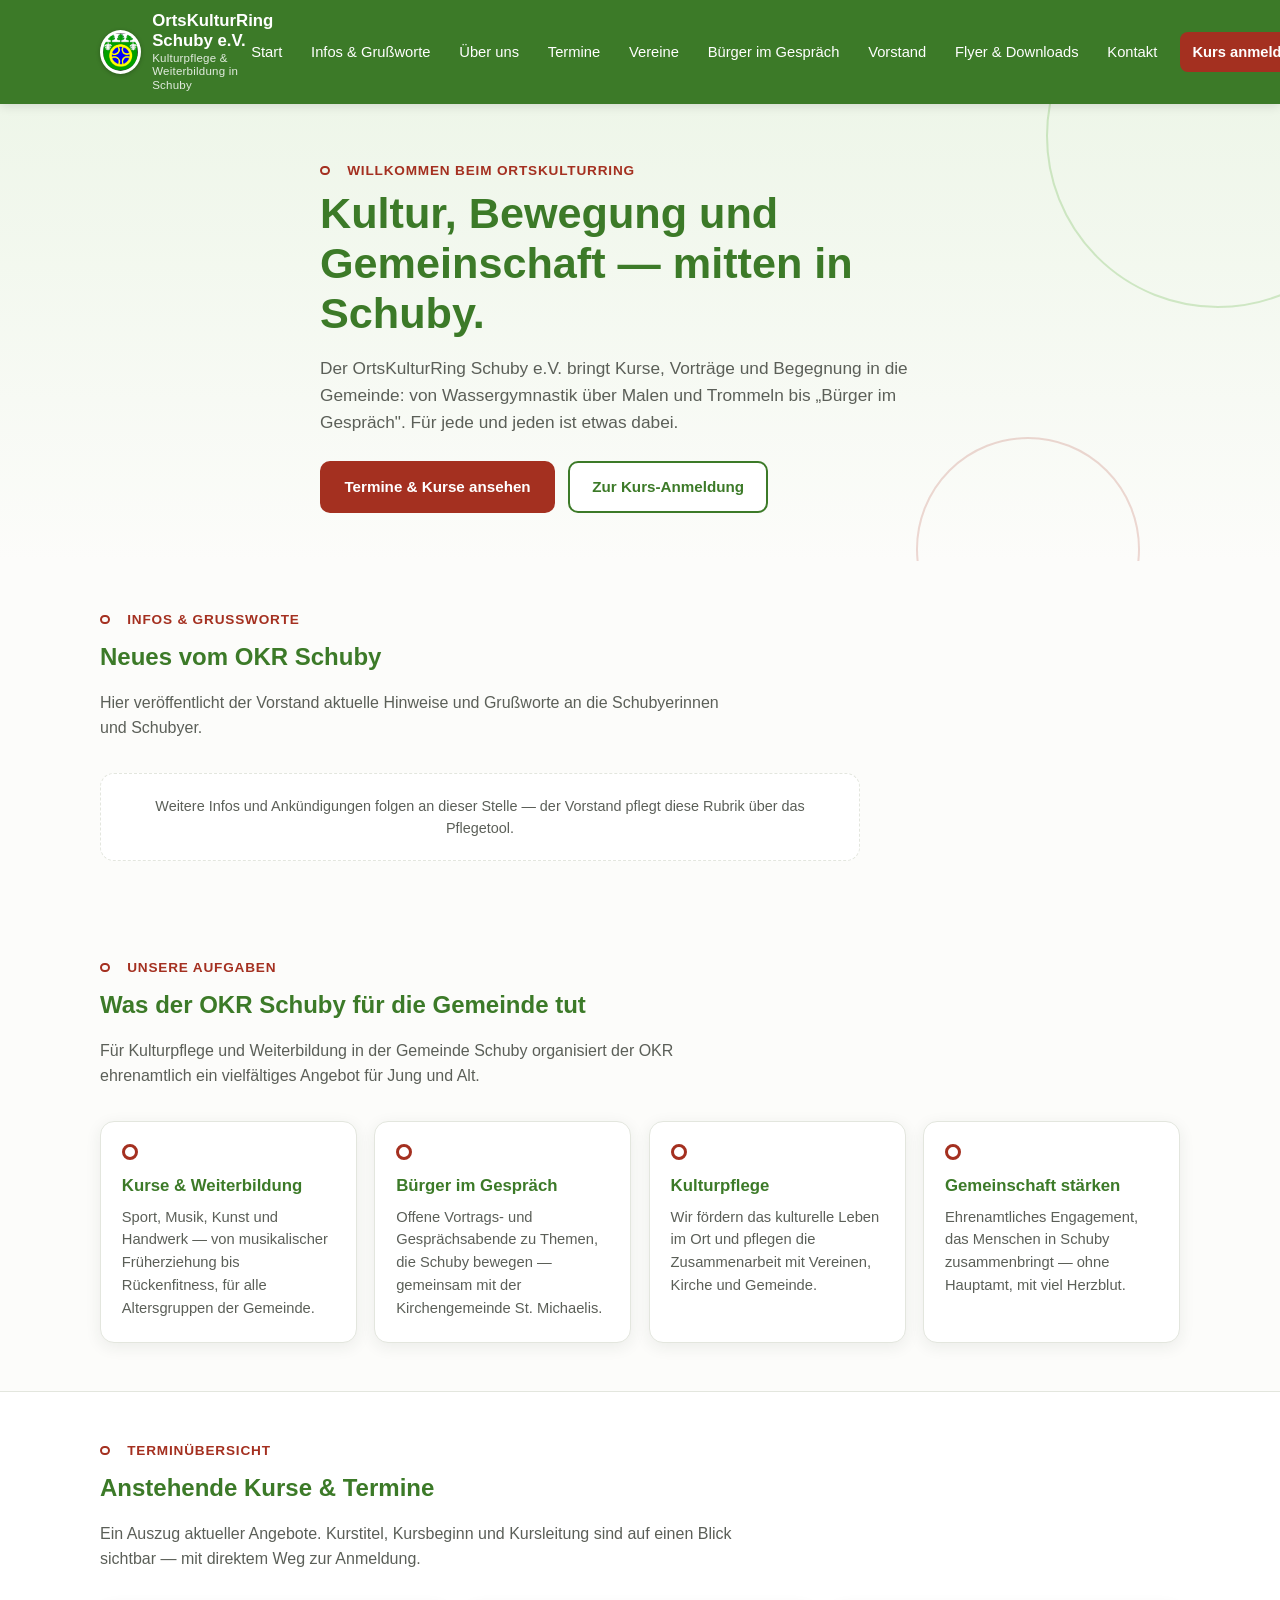
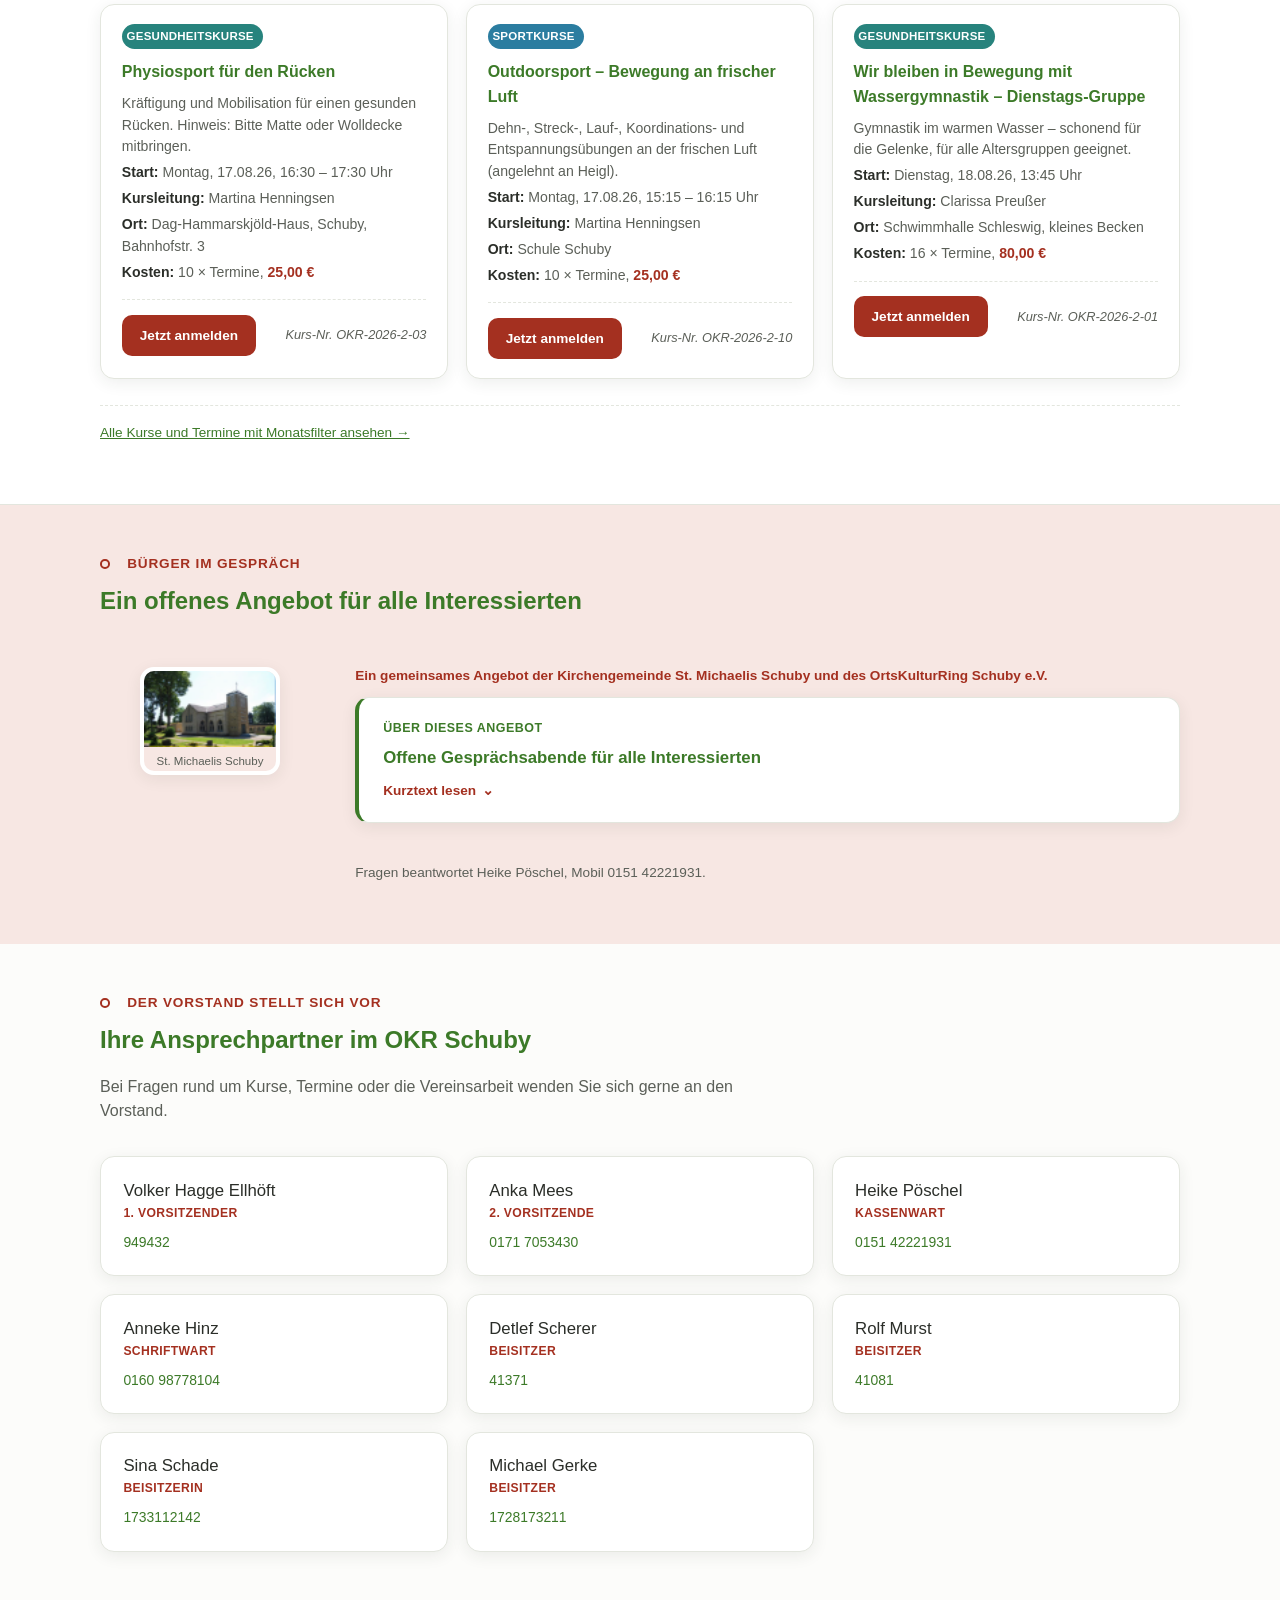
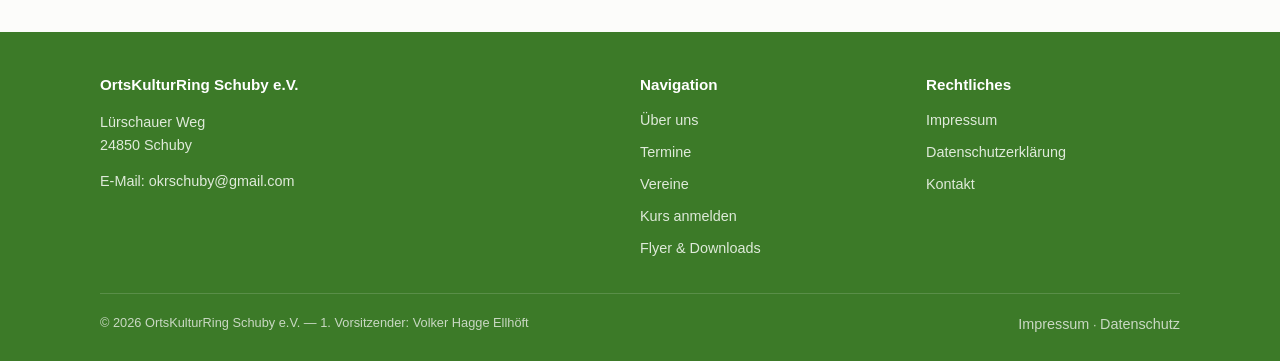
==== commit f4bc7977: "Add files via upload" ====
--- a/index.html
+++ b/index.html
@@ -254,8 +254,9 @@
   function personKartenHtml(p){
     let kontaktHtml = "";
     if (p.telefon) {
-      const telHref = p.telefon.replace(/[^\d+]/g, "");
-      kontaktHtml += `<a href="tel:${telHref}">${p.telefon}</a>`;
+      const telText = String(p.telefon); // Absicherung: falls Google Sheets die Zelle als Zahl statt Text liefert
+      const telHref = telText.replace(/[^\d+]/g, "");
+      kontaktHtml += `<a href="tel:${telHref}">${telText}</a>`;
     }
     if (p.email) {
       kontaktHtml += (kontaktHtml ? "<br>" : "") + `<a href="mailto:${p.email}">${p.email}</a>`;
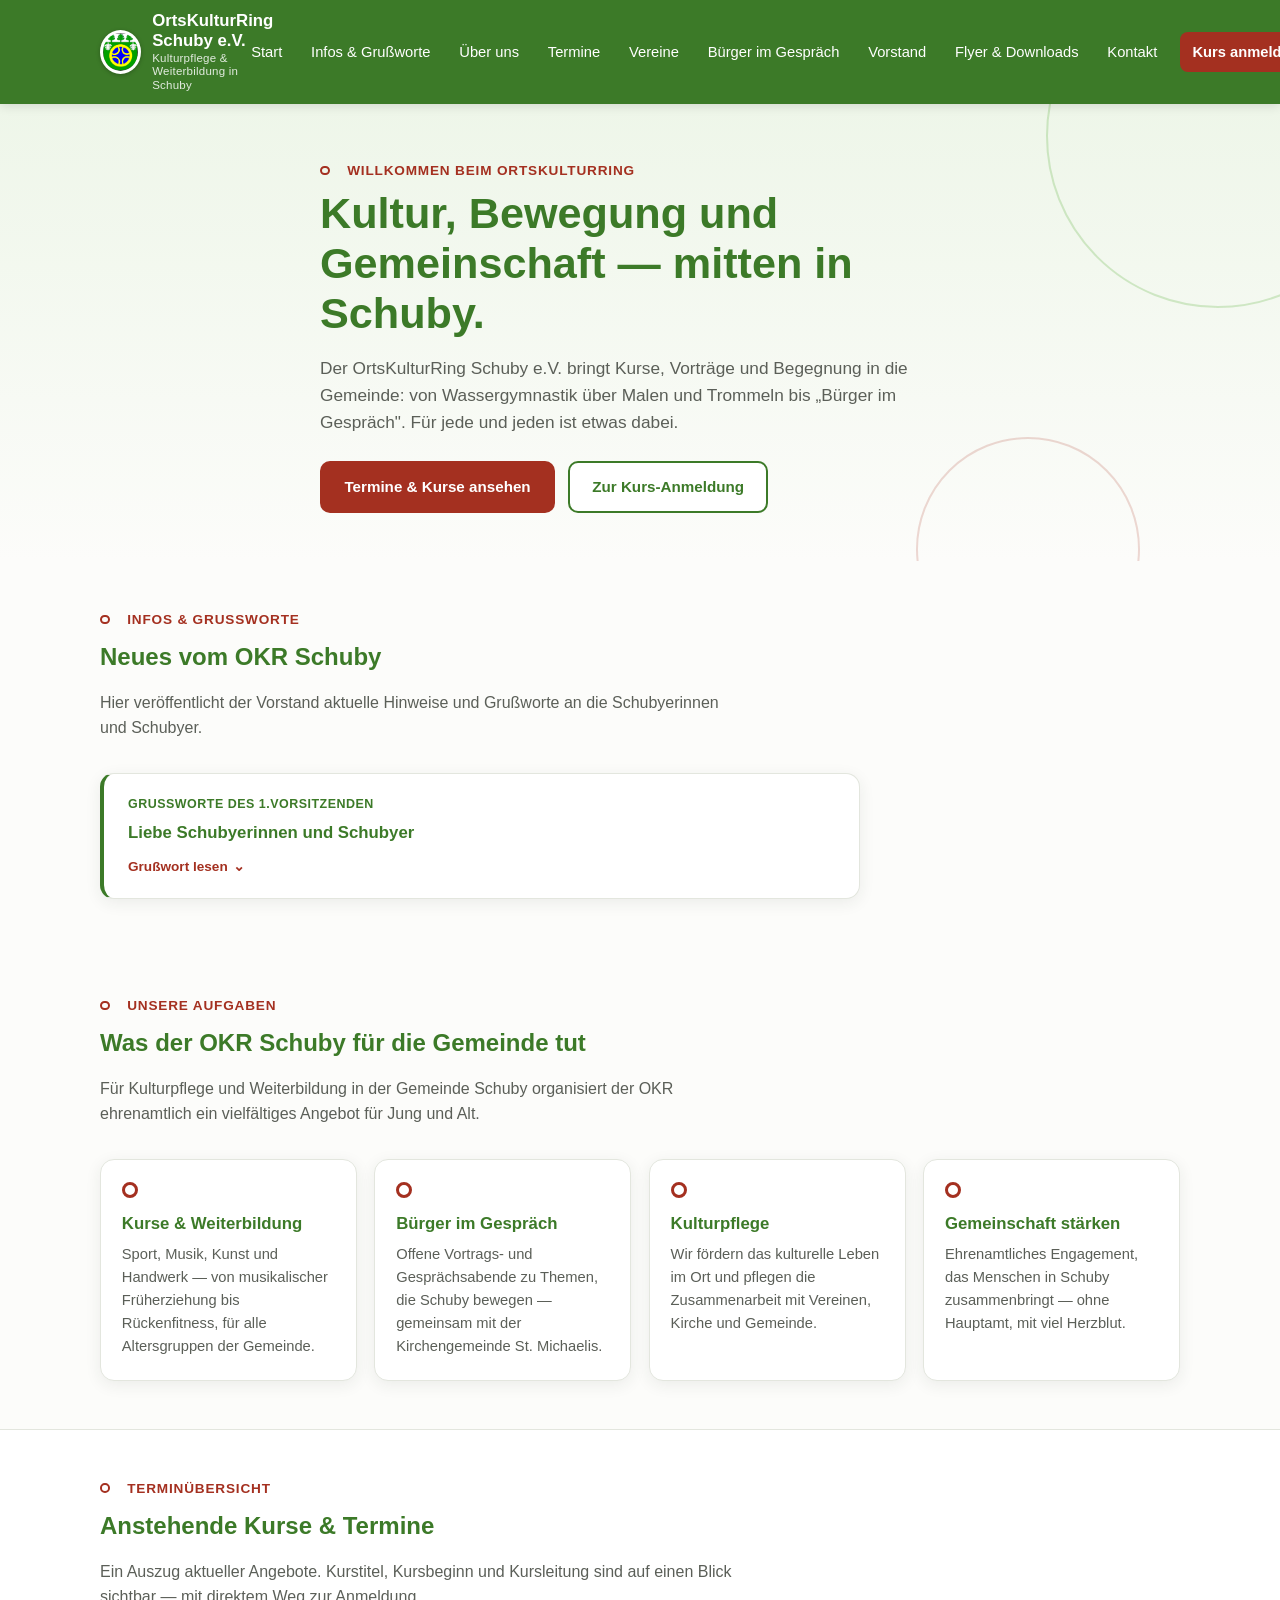
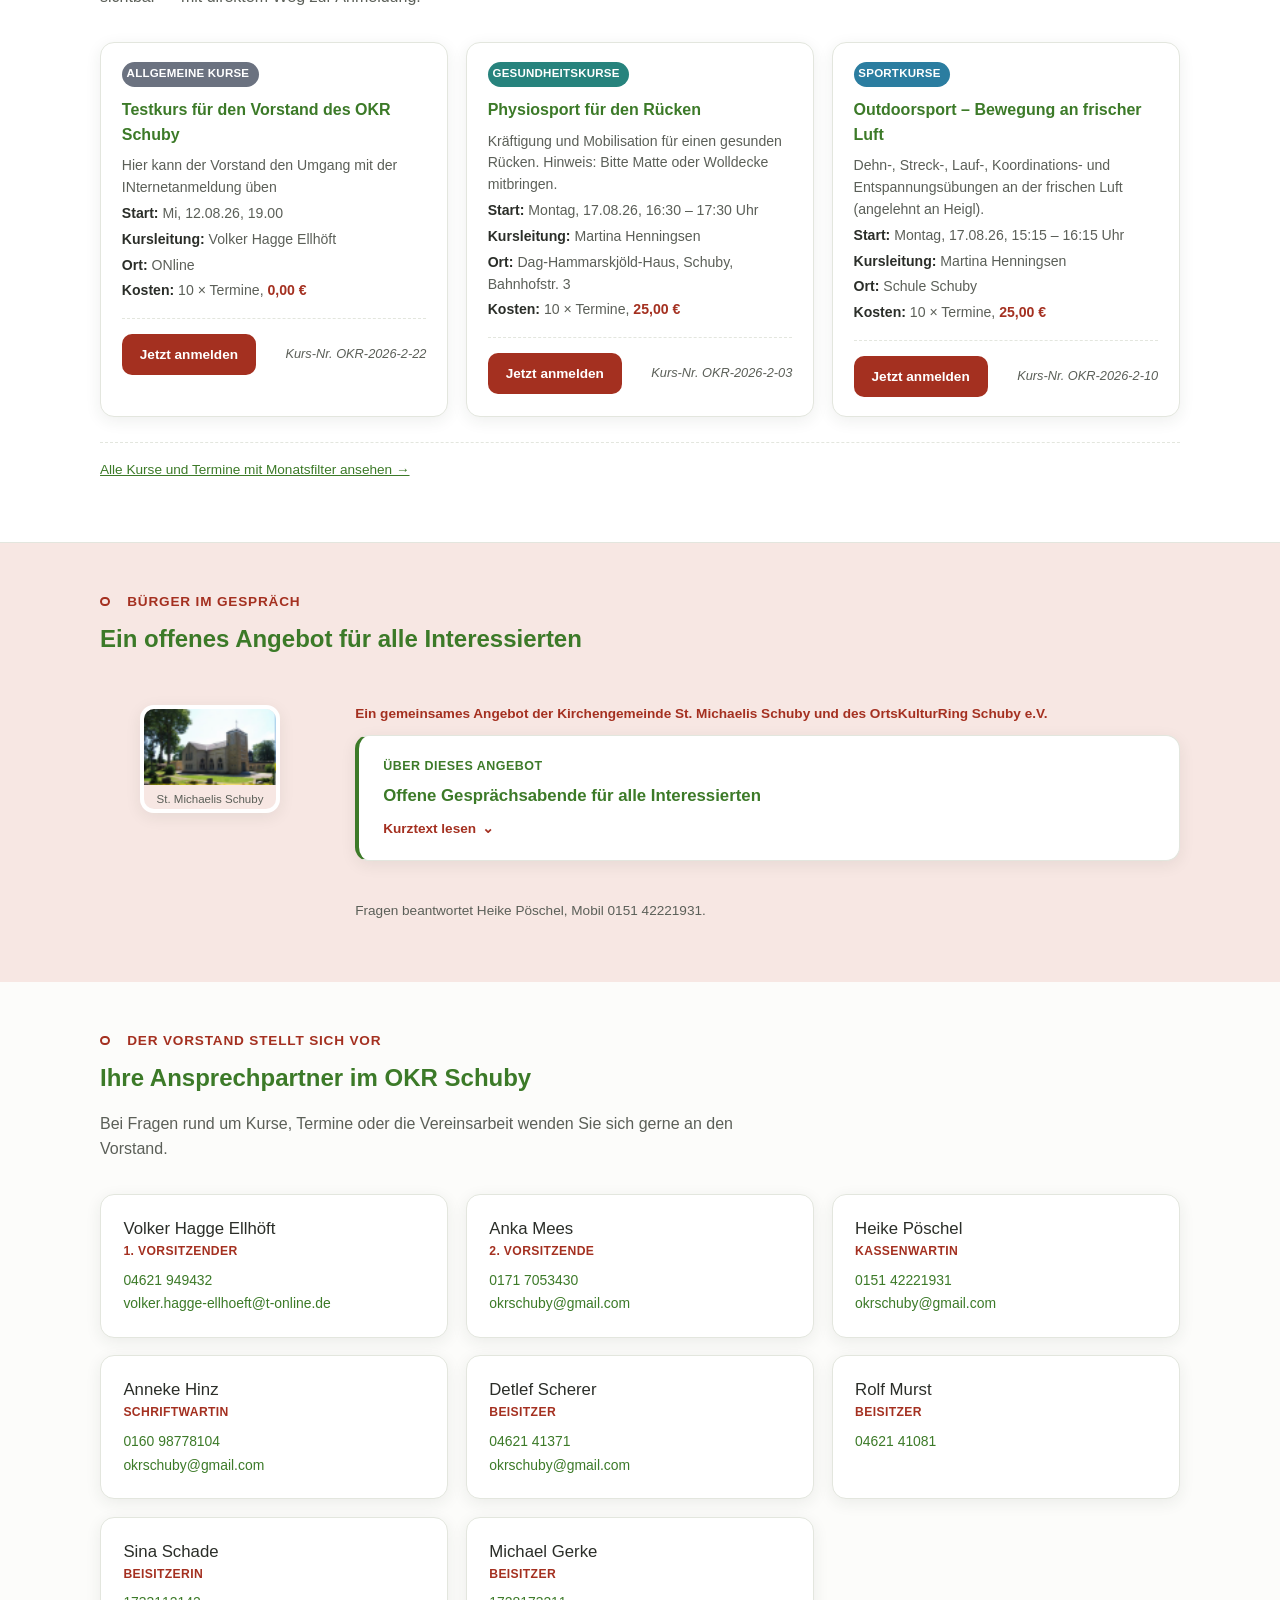
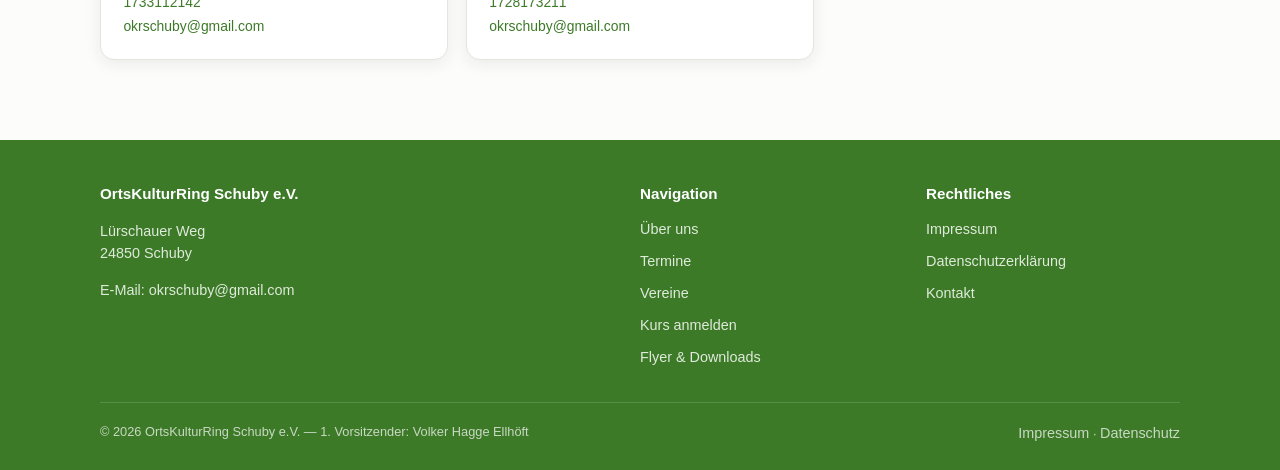
==== commit 91eb4a67: "Add files via upload" ====
--- a/index.html
+++ b/index.html
@@ -292,7 +292,9 @@
   }
   const infoFeedEl = document.getElementById('infoFeedListe');
   infoFeedEl.innerHTML = INFOS.map(infoKarteHtml).join("") +
-    '<div class="info-card info-empty">Weitere Infos und Ankündigungen folgen an dieser Stelle — der Vorstand pflegt diese Rubrik über das Pflegetool.</div>';
+    (INFOS.length === 0
+      ? '<div class="info-card info-empty">Weitere Infos und Ankündigungen folgen an dieser Stelle — der Vorstand pflegt diese Rubrik über das Pflegetool.</div>'
+      : "");
 </script>
 
 </body>
